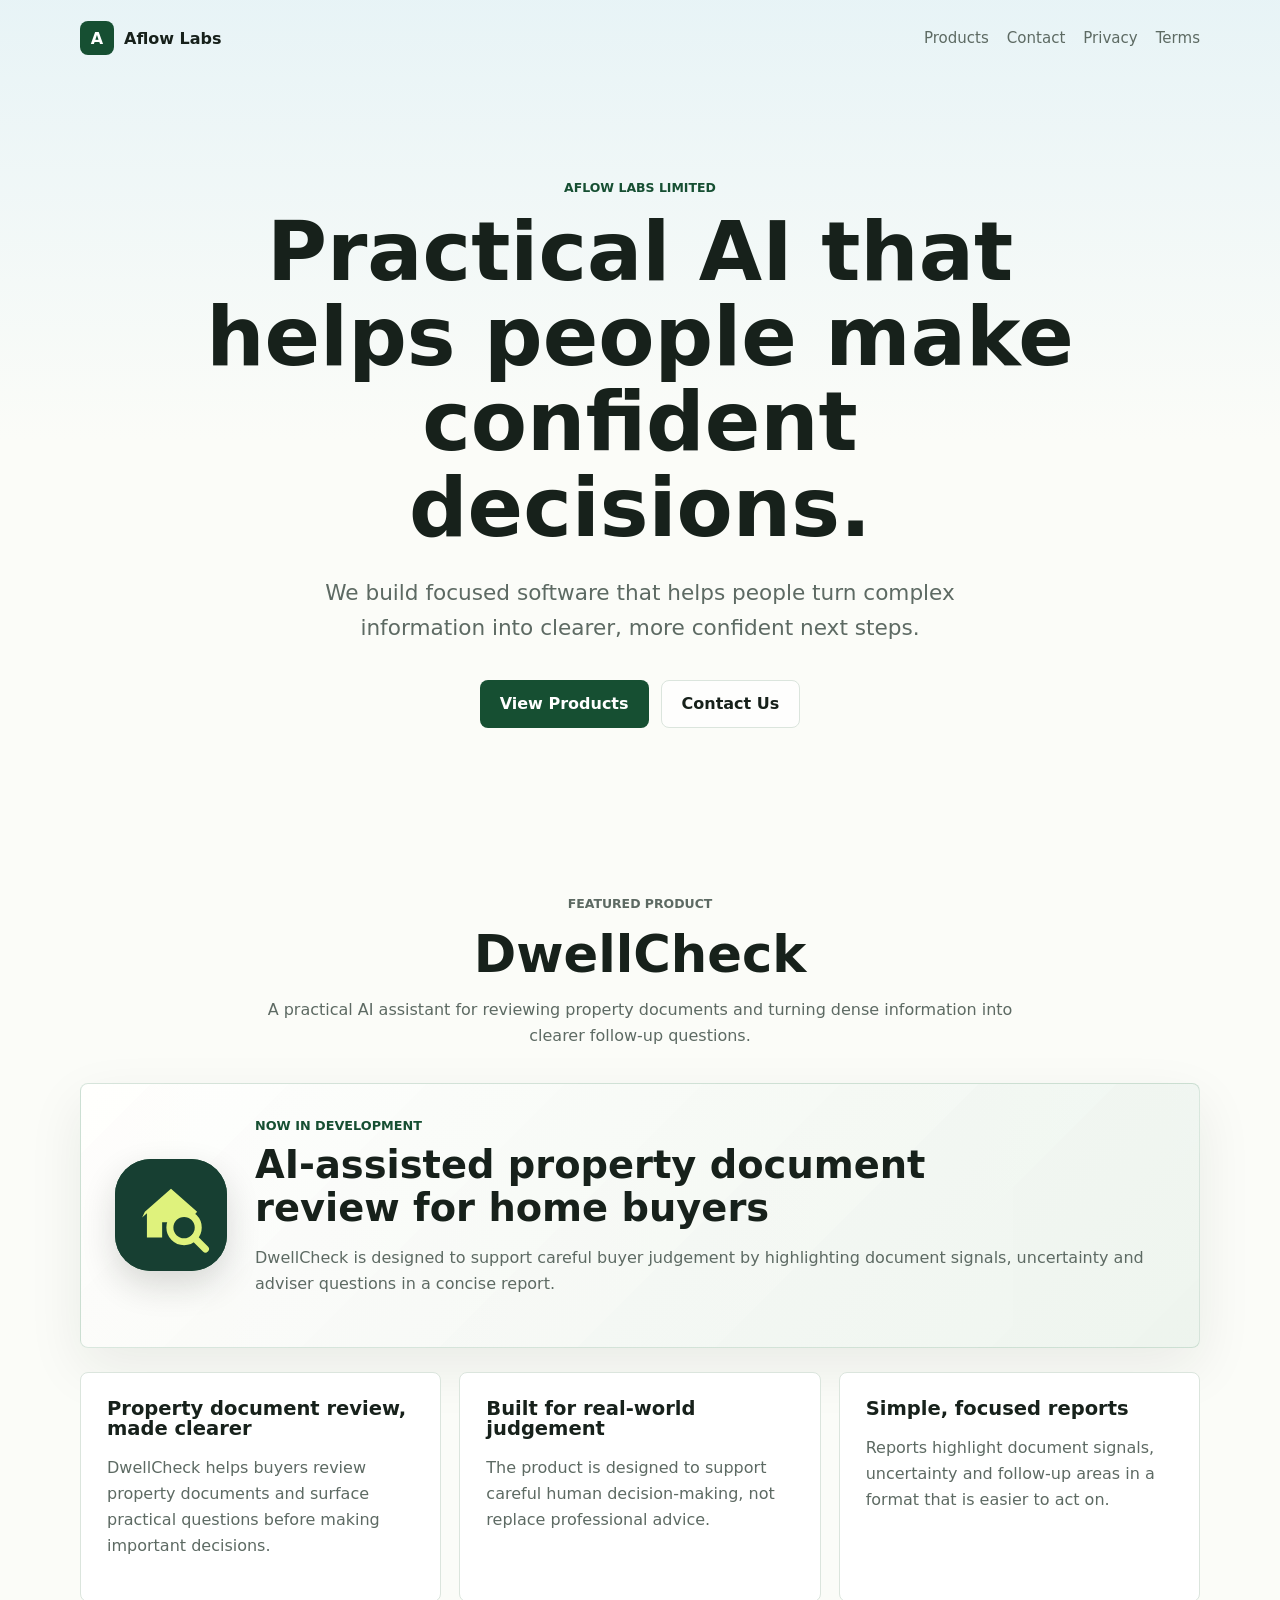
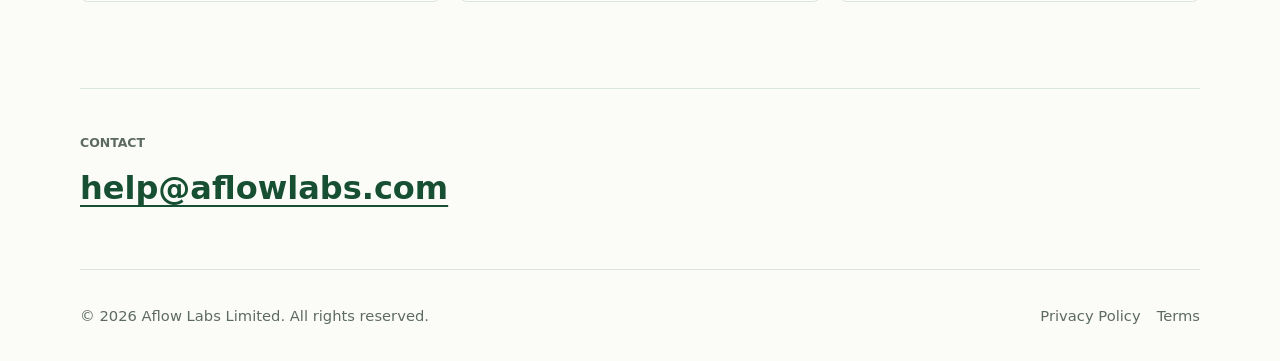
==== index.html @ 60759745 "initial Aflow Labs website" ====
<!doctype html>
<html lang="en">
  <head>
    <meta charset="utf-8" />
    <meta name="viewport" content="width=device-width, initial-scale=1" />
    <meta
      name="description"
      content="Aflow Labs Limited builds practical AI that helps people make confident decisions."
    />
    <title>Aflow Labs Limited</title>
    <link rel="icon" href="assets/favicon.png" />
    <link rel="stylesheet" href="styles.css" />
  </head>
  <body>
    <header class="site-header">
      <a class="brand" href="index.html" aria-label="Aflow Labs home">
        <span class="brand-mark">A</span>
        <span>Aflow Labs</span>
      </a>
      <nav class="site-nav" aria-label="Main navigation">
        <a href="#products">Products</a>
        <a href="#contact">Contact</a>
        <a href="privacy.html">Privacy</a>
        <a href="terms.html">Terms</a>
      </nav>
    </header>

    <main>
      <section class="hero">
        <div class="hero-copy">
          <p class="eyebrow">Aflow Labs Limited</p>
          <h1>Practical AI that helps people make confident decisions.</h1>
          <p class="intro">
            We build focused software that helps people turn complex information
            into clearer, more confident next steps.
          </p>
          <div class="hero-actions">
            <a class="button primary" href="#products">View Products</a>
            <a class="button secondary" href="mailto:help@aflowlabs.com">Contact Us</a>
          </div>
        </div>
      </section>

      <section class="section-band" id="products">
        <div class="section-heading">
          <p class="eyebrow">Featured product</p>
          <h2>DwellCheck</h2>
          <p>
            A practical AI assistant for reviewing property documents and
            turning dense information into clearer follow-up questions.
          </p>
        </div>
        <div class="product-showcase" aria-label="DwellCheck product overview">
          <img src="assets/dwellcheck-mark.svg" alt="DwellCheck logo" />
          <div>
            <span class="preview-label">Now in development</span>
            <h3>AI-assisted property document review for home buyers</h3>
            <p>
              DwellCheck is designed to support careful buyer judgement by
              highlighting document signals, uncertainty and adviser questions
              in a concise report.
            </p>
          </div>
        </div>
        <div class="product-grid">
          <article class="product-card">
            <h3>Property document review, made clearer</h3>
            <p>
              DwellCheck helps buyers review property documents and surface
              practical questions before making important decisions.
            </p>
          </article>
          <article class="product-card">
            <h3>Built for real-world judgement</h3>
            <p>
              The product is designed to support careful human decision-making,
              not replace professional advice.
            </p>
          </article>
          <article class="product-card">
            <h3>Simple, focused reports</h3>
            <p>
              Reports highlight document signals, uncertainty and follow-up
              areas in a format that is easier to act on.
            </p>
          </article>
        </div>
      </section>

      <section class="contact-section" id="contact">
        <div>
          <p class="eyebrow">Contact</p>
          <a class="contact-link" href="mailto:help@aflowlabs.com">help@aflowlabs.com</a>
        </div>
      </section>
    </main>

    <footer class="site-footer">
      <p>&copy; 2026 Aflow Labs Limited. All rights reserved.</p>
      <div>
        <a href="privacy.html">Privacy Policy</a>
        <a href="terms.html">Terms</a>
      </div>
    </footer>
  </body>
</html>
---- styles.css ----
:root {
  color-scheme: light;
  --ink: #17211b;
  --muted: #5d6a63;
  --line: #dbe5dd;
  --paper: #fbfcf8;
  --soft: #edf4ed;
  --green: #2d7a4f;
  --green-dark: #164f32;
  --sky: #e4f2f6;
  --gold: #f0c86b;
  --white: #ffffff;
  font-family:
    Inter, ui-sans-serif, system-ui, -apple-system, BlinkMacSystemFont, "Segoe UI",
    sans-serif;
}

* {
  box-sizing: border-box;
}

html {
  scroll-behavior: smooth;
}

body {
  margin: 0;
  background:
    linear-gradient(180deg, rgba(228, 242, 246, 0.85), rgba(251, 252, 248, 0) 440px),
    var(--paper);
  color: var(--ink);
}

a {
  color: inherit;
}

.site-header,
.site-footer,
.hero,
.section-band,
.contact-section,
.legal-page {
  width: min(1120px, calc(100% - 40px));
  margin: 0 auto;
}

.site-header {
  min-height: 76px;
  display: flex;
  align-items: center;
  justify-content: space-between;
  gap: 24px;
}

.brand,
.site-nav,
.hero-actions,
.site-footer div {
  display: flex;
  align-items: center;
}

.brand {
  gap: 10px;
  font-weight: 800;
  text-decoration: none;
}

.brand-mark {
  width: 34px;
  height: 34px;
  display: inline-grid;
  place-items: center;
  border-radius: 8px;
  background: var(--green-dark);
  color: var(--white);
}

.site-nav {
  gap: 18px;
  color: var(--muted);
  font-size: 0.94rem;
}

.site-nav a,
.site-footer a {
  text-decoration: none;
}

.site-nav a:hover,
.site-footer a:hover,
.legal-page a:hover {
  color: var(--green-dark);
}

.hero {
  min-height: 520px;
  padding: 104px 0 96px;
  display: flex;
  align-items: center;
  justify-content: center;
  text-align: center;
}

.hero-copy {
  max-width: 880px;
  margin: 0 auto;
}

.eyebrow {
  margin: 0 0 14px;
  color: var(--green-dark);
  font-size: 0.78rem;
  font-weight: 800;
  letter-spacing: 0;
  text-transform: uppercase;
}

h1,
h2,
h3,
p {
  overflow-wrap: anywhere;
}

h1,
h2,
h3 {
  margin: 0;
  line-height: 1.04;
}

h1 {
  max-width: 900px;
  margin: 0 auto;
  font-size: clamp(3rem, 6.4vw, 5.45rem);
  letter-spacing: 0;
}

h2 {
  font-size: clamp(2.1rem, 4vw, 3.5rem);
}

h3 {
  font-size: 1.22rem;
}

.intro {
  max-width: 680px;
  margin: 26px 0 0;
  margin-left: auto;
  margin-right: auto;
  color: var(--muted);
  font-size: clamp(1.08rem, 2vw, 1.35rem);
  line-height: 1.62;
}

.hero-actions {
  justify-content: center;
  flex-wrap: wrap;
  gap: 12px;
  margin-top: 34px;
}

.button {
  min-height: 48px;
  display: inline-flex;
  align-items: center;
  justify-content: center;
  border-radius: 8px;
  padding: 0 20px;
  font-weight: 800;
  text-decoration: none;
}

.button.primary {
  background: var(--green-dark);
  color: var(--white);
}

.button.secondary {
  border: 1px solid var(--line);
  background: rgba(255, 255, 255, 0.74);
  color: var(--ink);
}

.product-showcase {
  margin-top: 34px;
  padding: 34px;
  display: grid;
  grid-template-columns: auto minmax(0, 1fr);
  align-items: center;
  gap: 28px;
  border: 1px solid rgba(45, 122, 79, 0.18);
  border-radius: 8px;
  background:
    linear-gradient(135deg, rgba(255, 255, 255, 0.92), rgba(237, 244, 237, 0.96)),
    linear-gradient(90deg, rgba(240, 200, 107, 0.16), rgba(228, 242, 246, 0.22));
  box-shadow: 0 20px 55px rgba(23, 33, 27, 0.08);
}

.product-showcase img {
  width: 112px;
  aspect-ratio: 1;
  display: block;
  height: auto;
  border-radius: 32%;
  background: var(--green-dark);
  object-fit: cover;
  box-shadow: 0 14px 34px rgba(23, 33, 27, 0.16);
}

.preview-label {
  display: block;
  margin-bottom: 10px;
  color: var(--green-dark);
  font-size: 0.8rem;
  font-weight: 800;
  text-transform: uppercase;
}

.product-showcase h3 {
  max-width: 680px;
  font-size: clamp(1.55rem, 3vw, 2.45rem);
  line-height: 1.12;
}

.product-showcase p,
.product-card p,
.section-heading p,
.contact-section p,
.legal-page p {
  color: var(--muted);
  line-height: 1.62;
}

.section-band {
  padding: 70px 0 28px;
}

.section-heading {
  max-width: 760px;
  margin: 0 auto;
  text-align: center;
}

.product-grid {
  display: grid;
  grid-template-columns: repeat(3, minmax(0, 1fr));
  gap: 18px;
  margin-top: 24px;
}

.product-card {
  min-height: 220px;
  padding: 26px;
  border: 1px solid var(--line);
  border-radius: 8px;
  background: var(--white);
}

.contact-section {
  margin-top: 58px;
  padding: 44px 0 62px;
  border-top: 1px solid var(--line);
}

.contact-link {
  display: inline-flex;
  margin-top: 2px;
  font-size: clamp(1.2rem, 3vw, 2rem);
  font-weight: 800;
  color: var(--green-dark);
  text-decoration-thickness: 2px;
  text-underline-offset: 6px;
}

.site-footer {
  min-height: 92px;
  display: flex;
  align-items: center;
  justify-content: space-between;
  gap: 24px;
  border-top: 1px solid var(--line);
  color: var(--muted);
  font-size: 0.92rem;
}

.site-footer div {
  gap: 16px;
}

.legal-page {
  min-height: calc(100vh - 168px);
  padding: 96px 0;
  max-width: 820px;
}

.legal-page p {
  font-size: 1.08rem;
}

.legal-page a {
  color: var(--green-dark);
  font-weight: 800;
}

@media (max-width: 820px) {
  .site-header {
    align-items: flex-start;
    flex-direction: column;
    padding: 20px 0;
  }

  .site-nav {
    width: 100%;
    flex-wrap: wrap;
    gap: 12px 16px;
  }

  .hero {
    min-height: auto;
    padding: 62px 0 76px;
  }

  .product-showcase {
    grid-template-columns: 1fr;
    justify-items: center;
    text-align: center;
  }

  .product-grid {
    grid-template-columns: 1fr;
  }

  .contact-section,
  .site-footer {
    align-items: flex-start;
    flex-direction: column;
  }
}

@media (max-width: 520px) {
  .site-header,
  .site-footer,
  .hero,
  .section-band,
  .contact-section,
  .legal-page {
    width: min(100% - 28px, 1120px);
  }

  h1 {
    font-size: clamp(2.7rem, 15vw, 4.4rem);
  }

  .button {
    width: 100%;
  }

  .product-showcase,
  .product-card {
    padding: 22px;
  }
}
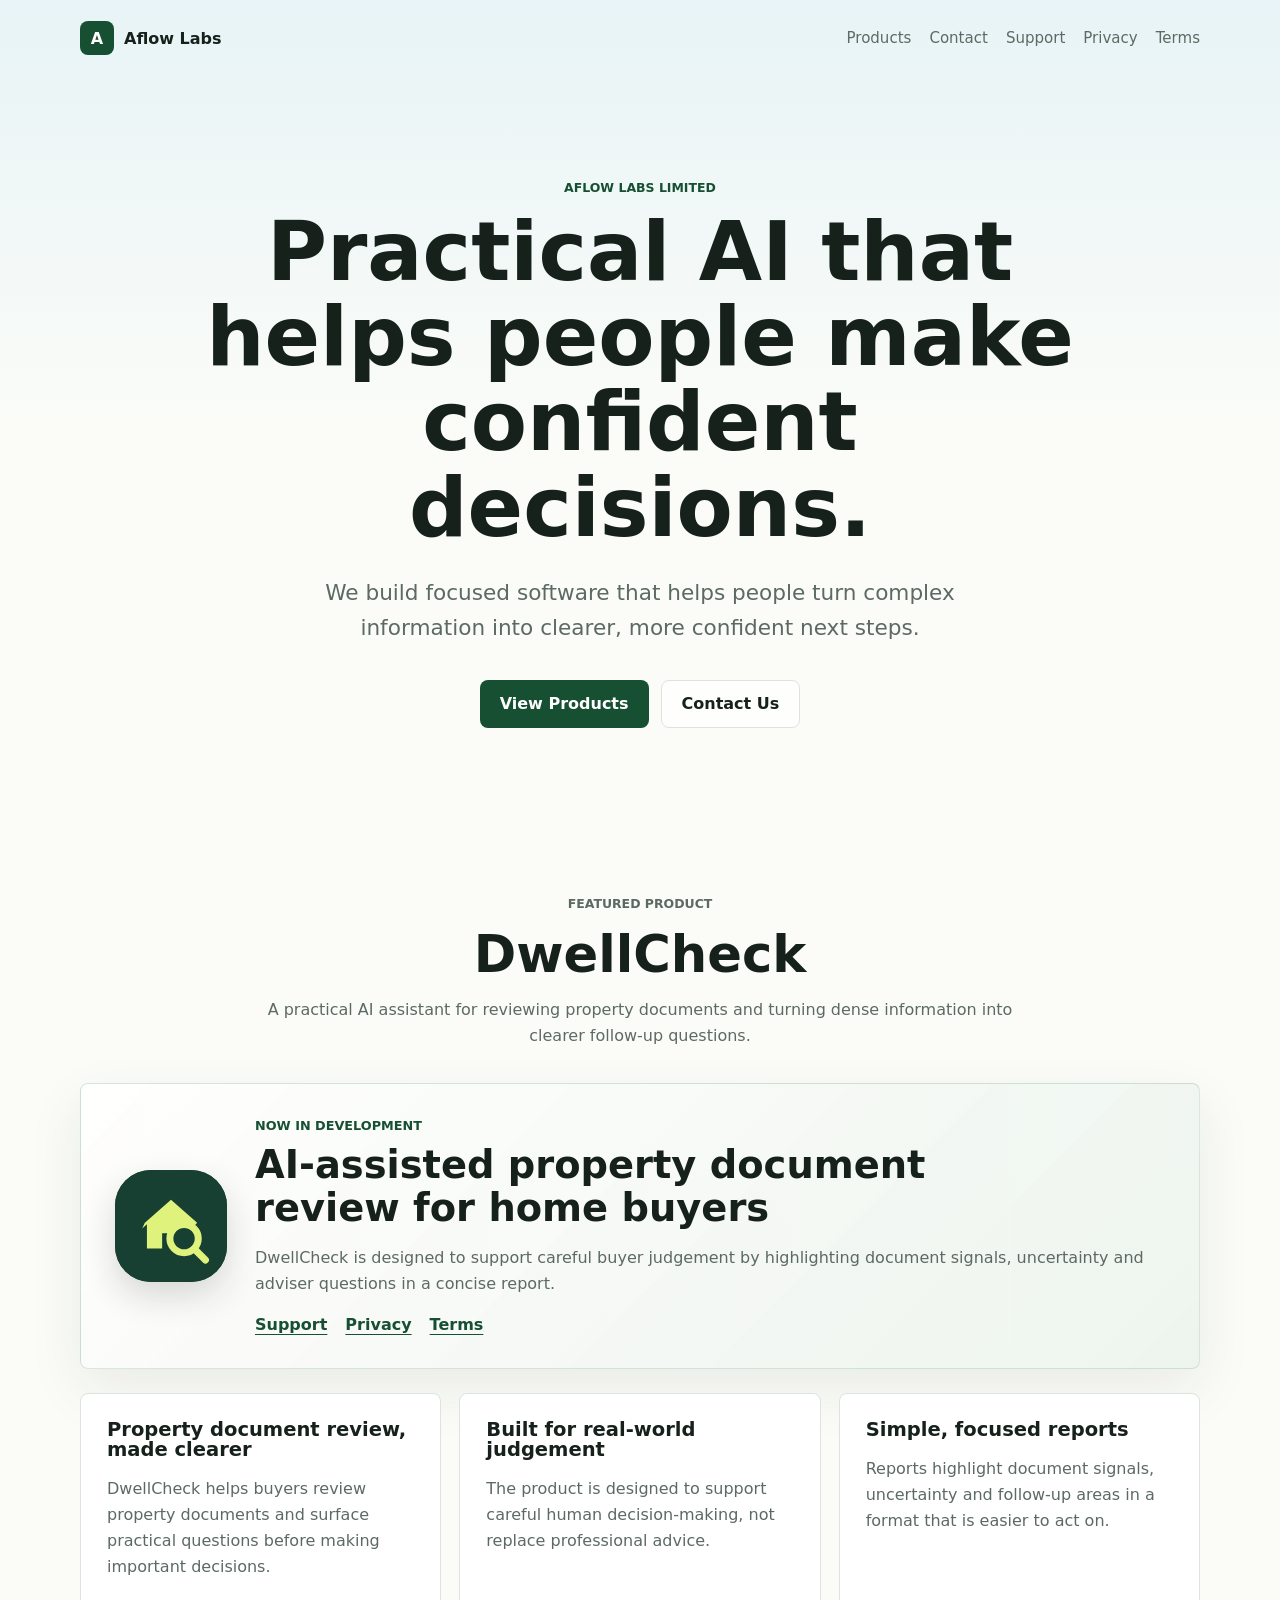
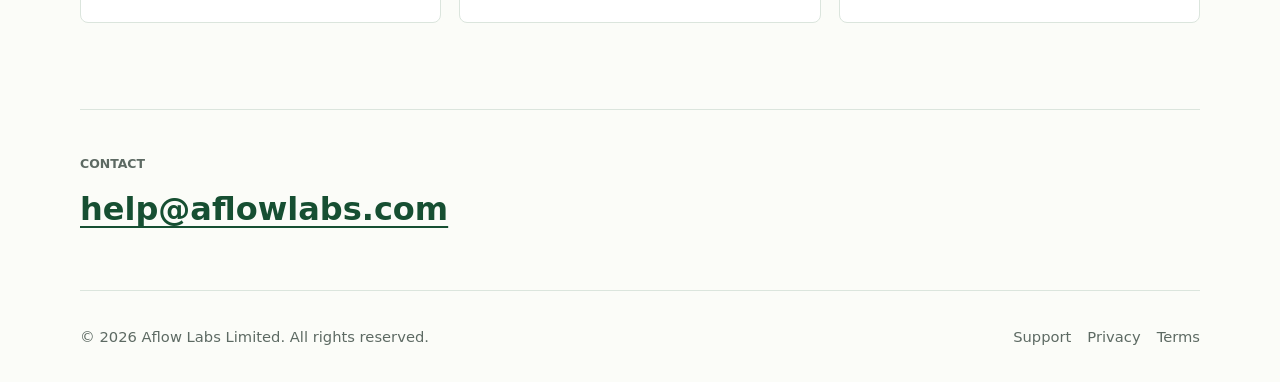
==== commit e95fdf15: "Add DwellCheck legal and support pages" ====
--- a/index.html
+++ b/index.html
@@ -20,8 +20,9 @@
       <nav class="site-nav" aria-label="Main navigation">
         <a href="#products">Products</a>
         <a href="#contact">Contact</a>
-        <a href="privacy.html">Privacy</a>
-        <a href="terms.html">Terms</a>
+        <a href="support/">Support</a>
+        <a href="privacy/">Privacy</a>
+        <a href="terms/">Terms</a>
       </nav>
     </header>
 
@@ -60,6 +61,11 @@
               highlighting document signals, uncertainty and adviser questions
               in a concise report.
             </p>
+            <div class="product-links" aria-label="DwellCheck information">
+              <a href="support/">Support</a>
+              <a href="privacy/">Privacy</a>
+              <a href="terms/">Terms</a>
+            </div>
           </div>
         </div>
         <div class="product-grid">
@@ -98,10 +104,10 @@
     <footer class="site-footer">
       <p>&copy; 2026 Aflow Labs Limited. All rights reserved.</p>
       <div>
-        <a href="privacy.html">Privacy Policy</a>
-        <a href="terms.html">Terms</a>
+        <a href="support/">Support</a>
+        <a href="privacy/">Privacy</a>
+        <a href="terms/">Terms</a>
       </div>
     </footer>
   </body>
 </html>
-
--- a/styles.css
+++ b/styles.css
@@ -235,6 +235,19 @@
   line-height: 1.62;
 }
 
+.product-links {
+  display: flex;
+  flex-wrap: wrap;
+  gap: 10px 18px;
+  margin-top: 18px;
+}
+
+.product-links a {
+  color: var(--green-dark);
+  font-weight: 800;
+  text-underline-offset: 4px;
+}
+
 .section-band {
   padding: 70px 0 28px;
 }
@@ -306,6 +319,262 @@
   font-weight: 800;
 }
 
+.legal-shell {
+  width: min(1120px, calc(100% - 40px));
+  margin: 0 auto;
+  padding: 64px 0 96px;
+}
+
+.legal-hero {
+  max-width: 850px;
+  padding: 52px;
+  border: 1px solid rgba(45, 122, 79, 0.18);
+  border-radius: 24px;
+  background:
+    radial-gradient(circle at 92% 10%, rgba(240, 200, 107, 0.2), transparent 28%),
+    linear-gradient(135deg, rgba(255, 255, 255, 0.96), rgba(237, 244, 237, 0.95));
+  box-shadow: 0 20px 55px rgba(23, 33, 27, 0.08);
+}
+
+.legal-product {
+  display: flex;
+  align-items: center;
+  gap: 12px;
+  margin-bottom: 32px;
+  color: var(--green-dark);
+  font-weight: 800;
+}
+
+.legal-product img {
+  width: 42px;
+  height: 42px;
+  display: block;
+  border-radius: 13px;
+  background: var(--green-dark);
+}
+
+.legal-hero h1 {
+  max-width: 780px;
+  margin: 0;
+  font-size: clamp(2.8rem, 6vw, 5rem);
+  text-align: left;
+}
+
+.legal-intro {
+  max-width: 720px;
+  margin: 24px 0 0;
+  color: var(--muted);
+  font-size: clamp(1.08rem, 2vw, 1.3rem);
+  line-height: 1.65;
+}
+
+.legal-meta {
+  margin: 24px 0 0;
+  color: var(--muted);
+  font-size: 0.92rem;
+  font-weight: 700;
+}
+
+.legal-meta span {
+  margin: 0 7px;
+  color: var(--green);
+}
+
+.legal-layout {
+  display: grid;
+  grid-template-columns: 230px minmax(0, 740px);
+  gap: 56px;
+  align-items: start;
+  margin-top: 54px;
+}
+
+.legal-toc {
+  position: sticky;
+  top: 24px;
+  display: grid;
+  gap: 10px;
+  padding: 22px;
+  border: 1px solid var(--line);
+  border-radius: 16px;
+  background: rgba(255, 255, 255, 0.82);
+}
+
+.legal-toc p {
+  margin: 0 0 4px;
+  color: var(--ink);
+  font-size: 0.82rem;
+  font-weight: 800;
+  text-transform: uppercase;
+}
+
+.legal-toc a {
+  color: var(--muted);
+  font-size: 0.92rem;
+  line-height: 1.35;
+  text-decoration: none;
+}
+
+.legal-toc a:hover {
+  color: var(--green-dark);
+}
+
+.legal-content {
+  min-width: 0;
+}
+
+.legal-content section {
+  scroll-margin-top: 24px;
+  padding: 36px 0;
+  border-top: 1px solid var(--line);
+}
+
+.legal-content section:first-child {
+  border-top: 0;
+}
+
+.legal-content h2 {
+  margin-bottom: 18px;
+  font-size: clamp(1.55rem, 3vw, 2.15rem);
+  line-height: 1.18;
+}
+
+.legal-content h3 {
+  margin-top: 28px;
+  margin-bottom: 10px;
+  font-size: 1.08rem;
+  line-height: 1.35;
+}
+
+.legal-content p,
+.legal-content li {
+  color: var(--muted);
+  font-size: 1rem;
+  line-height: 1.72;
+}
+
+.legal-content p {
+  margin: 0 0 16px;
+}
+
+.legal-content ul {
+  margin: 0 0 18px;
+  padding-left: 1.35rem;
+}
+
+.legal-content li + li {
+  margin-top: 8px;
+}
+
+.legal-content a,
+.support-shell a {
+  color: var(--green-dark);
+  font-weight: 800;
+  text-underline-offset: 4px;
+}
+
+.legal-summary {
+  margin-bottom: 12px;
+  padding: 30px !important;
+  border: 1px solid rgba(45, 122, 79, 0.18) !important;
+  border-radius: 18px;
+  background: var(--soft);
+}
+
+.plain-list {
+  padding-left: 1.1rem !important;
+}
+
+.legal-note {
+  margin-top: 22px;
+  padding: 20px;
+  border-left: 4px solid var(--gold);
+  border-radius: 0 12px 12px 0;
+  background: #fff8e8;
+  color: var(--muted);
+  line-height: 1.6;
+}
+
+.legal-note strong {
+  display: block;
+  margin-bottom: 4px;
+  color: var(--ink);
+}
+
+.support-shell {
+  max-width: 1120px;
+}
+
+.support-button {
+  width: fit-content;
+  margin-top: 30px;
+}
+
+.support-button,
+.support-shell .button {
+  color: var(--white);
+  text-decoration: none;
+}
+
+.support-grid {
+  display: grid;
+  grid-template-columns: repeat(2, minmax(0, 1fr));
+  gap: 18px;
+  margin-top: 42px;
+}
+
+.support-card {
+  padding: 30px;
+  border: 1px solid var(--line);
+  border-radius: 18px;
+  background: var(--white);
+}
+
+.support-card h2 {
+  margin-bottom: 12px;
+  font-size: 1.35rem;
+  line-height: 1.2;
+}
+
+.support-card p,
+.support-contact p {
+  margin: 0;
+  color: var(--muted);
+  line-height: 1.65;
+}
+
+.support-contact {
+  display: grid;
+  grid-template-columns: minmax(0, 1fr) minmax(0, 1fr);
+  gap: 36px;
+  align-items: start;
+  margin-top: 56px;
+  padding: 40px;
+  border-radius: 20px;
+  background: var(--soft);
+}
+
+.support-contact h2,
+.support-links h2 {
+  margin-bottom: 14px;
+  font-size: clamp(1.6rem, 3vw, 2.2rem);
+}
+
+.support-contact .legal-note {
+  margin: 0;
+}
+
+.support-links {
+  margin-top: 48px;
+  padding-top: 38px;
+  border-top: 1px solid var(--line);
+}
+
+.support-links div {
+  display: flex;
+  flex-wrap: wrap;
+  gap: 14px 24px;
+}
+
 @media (max-width: 820px) {
   .site-header {
     align-items: flex-start;
@@ -338,6 +607,25 @@
   .site-footer {
     align-items: flex-start;
     flex-direction: column;
+  }
+
+  .legal-layout {
+    grid-template-columns: 1fr;
+    gap: 22px;
+  }
+
+  .legal-toc {
+    position: static;
+    grid-template-columns: repeat(2, minmax(0, 1fr));
+  }
+
+  .legal-toc p {
+    grid-column: 1 / -1;
+  }
+
+  .support-grid,
+  .support-contact {
+    grid-template-columns: 1fr;
   }
 }
 
@@ -347,7 +635,8 @@
   .hero,
   .section-band,
   .contact-section,
-  .legal-page {
+  .legal-page,
+  .legal-shell {
     width: min(100% - 28px, 1120px);
   }
 
@@ -363,4 +652,35 @@
   .product-card {
     padding: 22px;
   }
-}
+
+  .legal-shell {
+    padding: 34px 0 64px;
+  }
+
+  .legal-hero {
+    padding: 28px 22px;
+    border-radius: 18px;
+  }
+
+  .legal-product {
+    margin-bottom: 24px;
+  }
+
+  .legal-hero h1 {
+    font-size: clamp(2.45rem, 14vw, 3.4rem);
+  }
+
+  .legal-toc {
+    grid-template-columns: 1fr;
+  }
+
+  .legal-summary,
+  .support-card,
+  .support-contact {
+    padding: 22px !important;
+  }
+
+  .support-button {
+    width: 100%;
+  }
+}
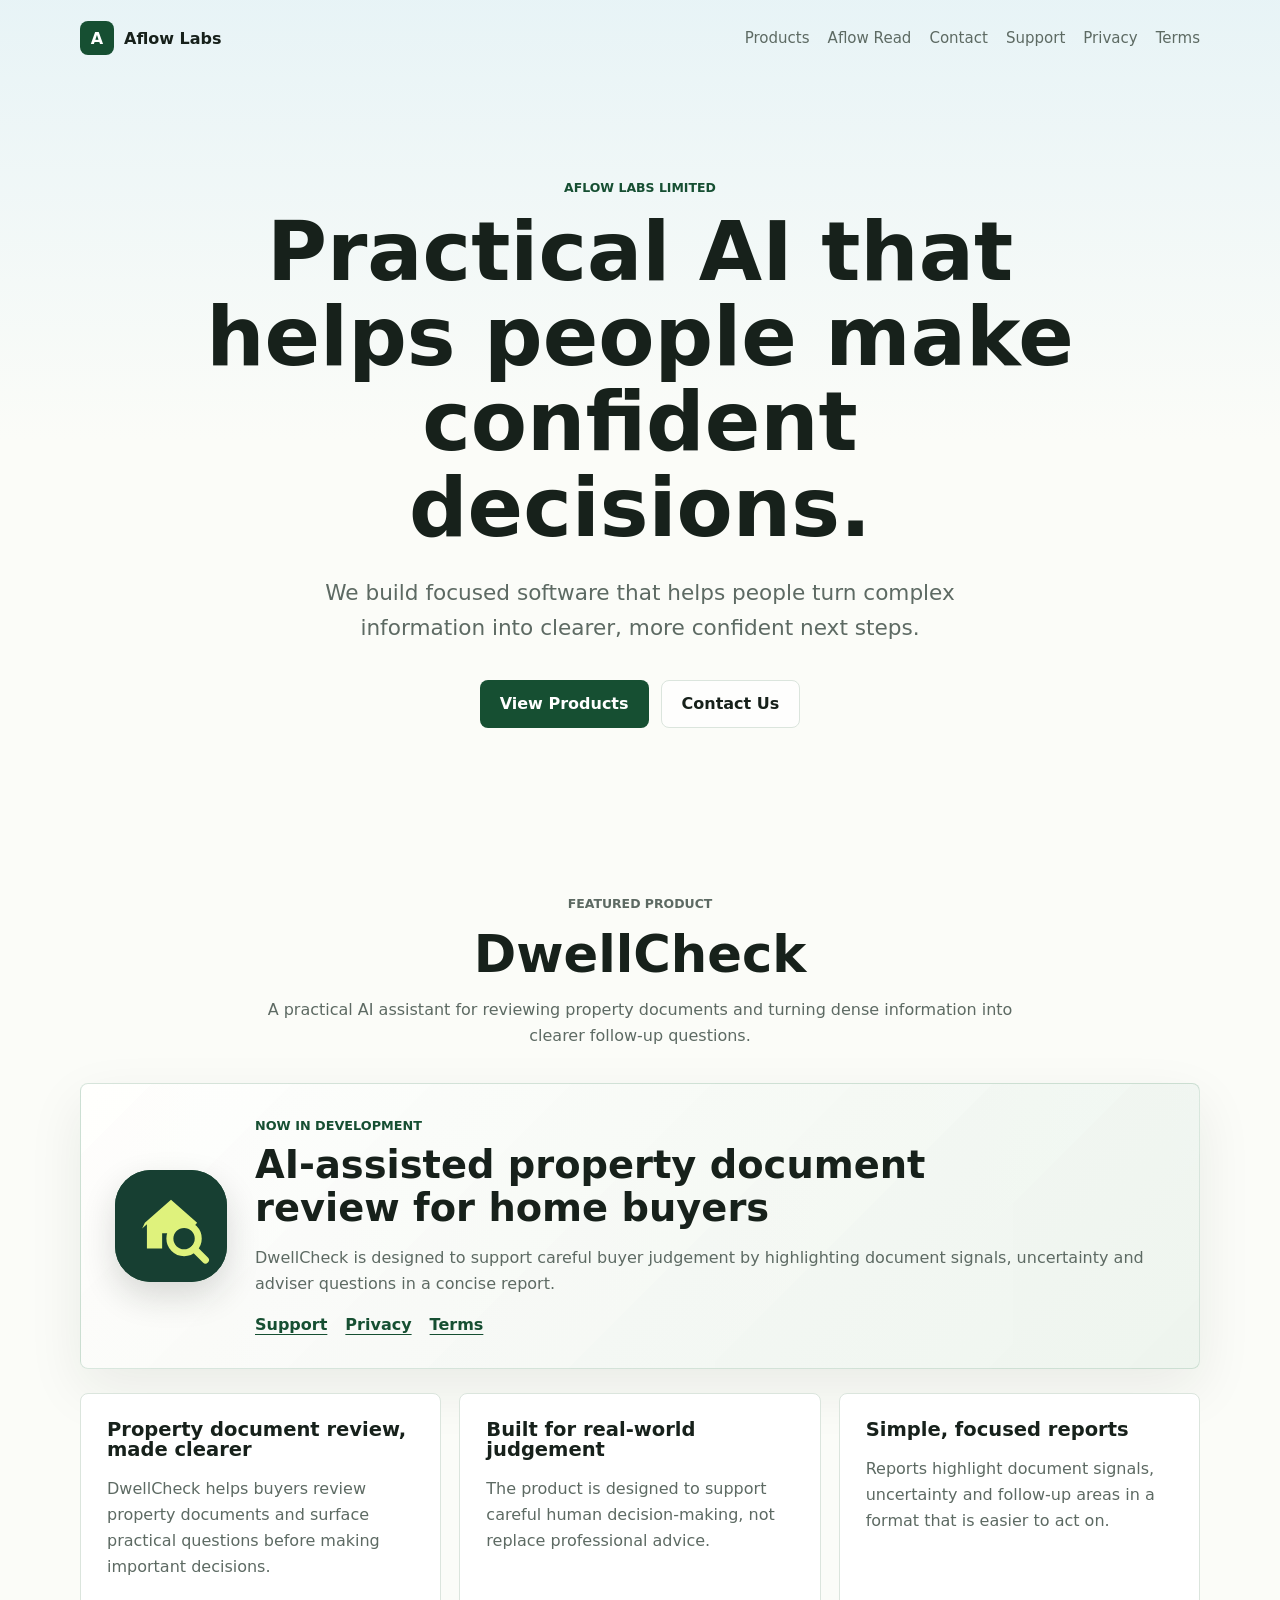
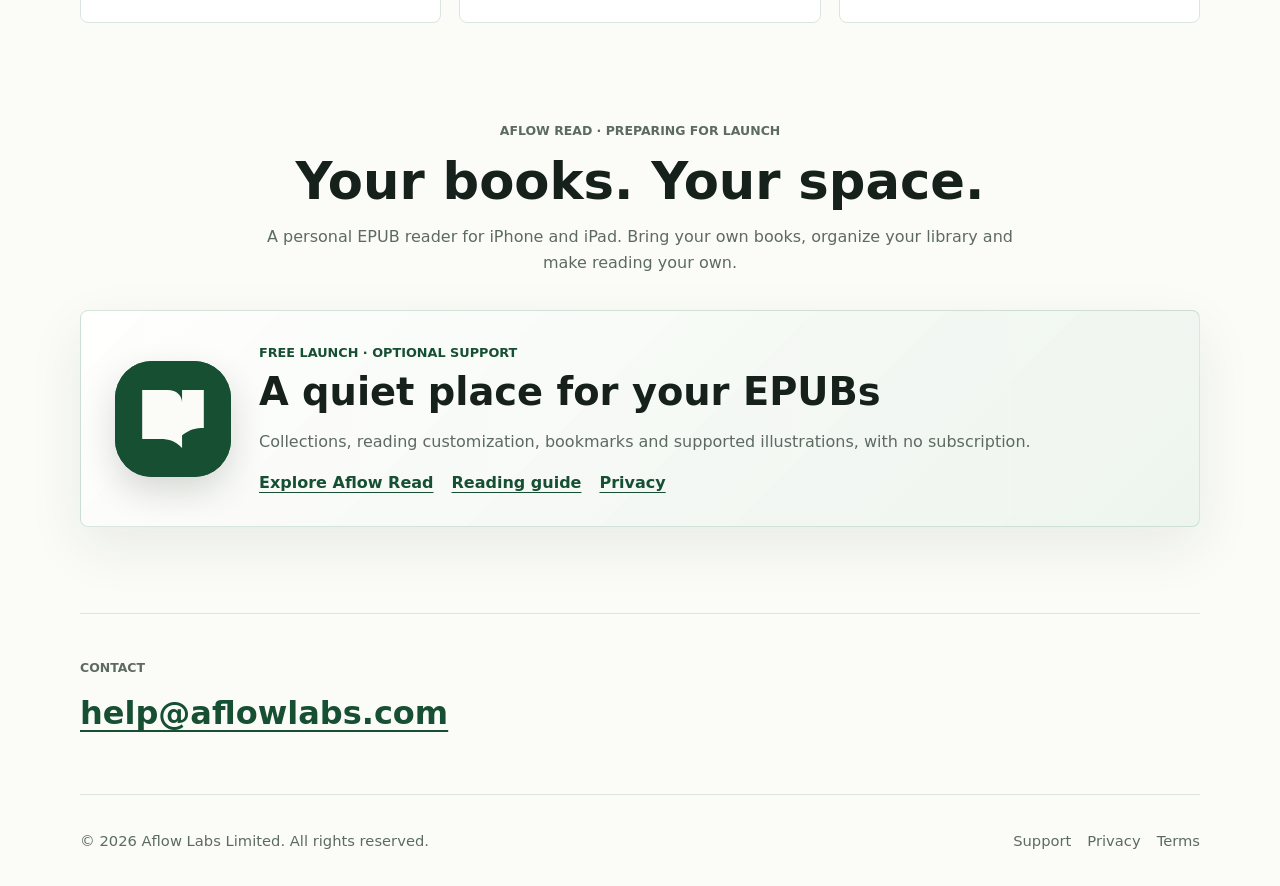
==== commit 0cc7a926: "Add Aflow Read Free launch pages, privacy and support" ====
--- a/index.html
+++ b/index.html
@@ -10,6 +10,7 @@
     <title>Aflow Labs Limited</title>
     <link rel="icon" href="assets/favicon.png" />
     <link rel="stylesheet" href="styles.css" />
+    <link rel="stylesheet" href="assets/aflow-read.css" />
   </head>
   <body>
     <header class="site-header">
@@ -19,6 +20,7 @@
       </a>
       <nav class="site-nav" aria-label="Main navigation">
         <a href="#products">Products</a>
+        <a href="/aflow-read/">Aflow Read</a>
         <a href="#contact">Contact</a>
         <a href="support/">Support</a>
         <a href="privacy/">Privacy</a>
@@ -93,6 +95,8 @@
         </div>
       </section>
 
+      <section class="section-band aflow-read-preview" id="aflow-read"><div class="section-heading"><p class="eyebrow">Aflow Read · Preparing for launch</p><h2>Your books. Your space.</h2><p>A personal EPUB reader for iPhone and iPad. Bring your own books, organize your library and make reading your own.</p></div><div class="product-showcase" aria-label="Aflow Read overview"><img src="assets/aflow-read/mark.svg" alt="Aflow Read book mark" width="116" height="116"><div><span class="preview-label">Free launch · Optional support</span><h3>A quiet place for your EPUBs</h3><p>Collections, reading customization, bookmarks and supported illustrations, with no subscription.</p><div class="product-links"><a href="/aflow-read/">Explore Aflow Read</a><a href="/support/aflow-read/">Reading guide</a><a href="/legal/aflow-read/privacy/">Privacy</a></div></div></div></section>
+
       <section class="contact-section" id="contact">
         <div>
           <p class="eyebrow">Contact</p>
--- a/assets/aflow-read.css
+++ b/assets/aflow-read.css
@@ -0,0 +1,18 @@
+/* Aflow Read only: DwellCheck styles and routes remain unchanged. */
+.read-page {color-scheme:light dark;--read-bg:#fbfcf8;--read-card:#fff;--read-ink:#17211b;--read-muted:#506057;--read-line:#dbe5dd;--read-accent:#164f32;background:var(--read-bg);color:var(--read-ink)}
+.read-page a:focus-visible,.aflow-read-preview a:focus-visible{outline:3px solid #ad6909;outline-offset:5px;border-radius:3px}
+.skip-link{position:absolute;left:20px;top:-100px;background:#164f32;color:#fff;padding:12px 20px;z-index:10}.skip-link:focus{top:8px}
+.read-page .site-header,.read-page .site-footer{width:min(1120px,calc(100% - 40px))}.read-page .site-nav{flex-wrap:wrap}.read-page .site-nav a,.read-page .site-footer a{color:var(--read-muted);padding:10px 0}
+.read-brand{display:flex;align-items:center;gap:12px;text-decoration:none;font-weight:750}.read-brand img{width:42px;height:42px}
+.read-shell{width:min(1120px,calc(100% - 40px));margin:auto}.read-hero{display:grid;grid-template-columns:1.1fr .9fr;align-items:center;gap:64px;padding:76px 0 72px}.read-hero h1{font-size:clamp(2.8rem,5.8vw,5.2rem);line-height:1.05;letter-spacing:-.035em;text-align:left;margin:0;max-width:13ch}.read-lede{font-size:1.2rem;line-height:1.65;color:var(--read-muted);max-width:52ch}.read-page .eyebrow{color:var(--read-accent)}
+.read-actions{display:flex;gap:14px;flex-wrap:wrap;margin-top:28px}.read-page .button{min-height:44px}.read-page .button.primary{background:var(--read-accent);color:var(--read-bg)}.read-page .button.secondary{color:var(--read-ink);background:var(--read-card);border:1px solid var(--read-line)}
+.read-portrait{margin:0;padding:22px;background:#e6eee4;border-radius:28px;max-width:390px;justify-self:center}.read-portrait img{width:100%;height:auto;display:block;border-radius:12px}.read-page figcaption{font-size:.83rem;line-height:1.5;color:var(--read-muted);margin-top:12px}
+.read-section{padding:62px 0;border-top:1px solid var(--read-line)}.read-section h2{font-size:clamp(1.8rem,3vw,2.8rem);line-height:1.15;margin-bottom:18px;letter-spacing:-.025em}.read-section p{line-height:1.75;max-width:68ch;color:var(--read-muted)}.read-features{display:grid;grid-template-columns:repeat(3,minmax(0,1fr));gap:22px;margin-top:32px}.read-feature{padding:26px;background:var(--read-card);border:1px solid var(--read-line);border-radius:18px}.read-feature h3{font-size:1.15rem;line-height:1.3;margin-bottom:12px}.read-feature p{margin:0;font-size:.98rem}.read-landscape{margin:30px 0 0;padding:18px;background:#e6eee4;border-radius:22px}.read-landscape img{width:100%;display:block;height:auto;border-radius:9px}
+.read-document{width:min(790px,calc(100% - 40px));margin:auto;padding:62px 0 90px}.read-document h1{font-size:clamp(2.4rem,5vw,3.8rem);line-height:1.1;letter-spacing:-.025em;text-align:left;margin:0 0 22px}.read-document h2{font-size:1.45rem;line-height:1.3;margin:42px 0 12px}.read-document h3{font-size:1.12rem;line-height:1.4;margin-top:26px}.read-document p,.read-document li{line-height:1.8;color:var(--read-muted)}.read-document a{text-underline-offset:3px}.read-document li{margin:8px 0}.read-note{padding:20px 24px;border-left:4px solid var(--read-accent);background:var(--read-card);margin:28px 0}.read-meta{font-size:.9rem}.read-page .site-footer{border-color:var(--read-line);gap:20px}.read-page .site-footer div{flex-wrap:wrap;gap:22px}
+.aflow-read-preview{scroll-margin-top:20px}.aflow-read-preview .product-showcase>img{width:116px;height:116px}.aflow-read-preview .product-links{flex-wrap:wrap}
+@media(prefers-color-scheme:dark){.read-page{--read-bg:#151d18;--read-card:#1e2922;--read-ink:#f2f5ee;--read-muted:#c2cec4;--read-line:#3b4b3f;--read-accent:#bbdfc0}.read-portrait,.read-landscape{background:#28392c}.read-page .read-portrait figcaption,.read-page .read-landscape figcaption{color:#d3dfd3}}
+@media(max-width:820px){.read-hero{grid-template-columns:1fr;gap:32px;padding:44px 0}.read-hero h1{max-width:18ch}.read-portrait{max-width:360px}.read-features{grid-template-columns:1fr}.read-section{padding:40px 0}.read-page .site-header{align-items:flex-start;gap:18px}.read-document{padding-top:32px}}
+@media(max-width:520px){.read-shell,.read-document,.read-page .site-header,.read-page .site-footer{width:calc(100% - 32px)}.read-hero h1{font-size:2.8rem}.read-lede{font-size:1.08rem}.read-actions{display:grid}.read-portrait{padding:14px}.read-document h1{font-size:2.35rem}.read-note{padding:16px}.read-page .site-nav{gap:4px 18px}.read-page .site-nav a{min-height:44px;display:inline-flex;align-items:center}.read-feature{padding:22px}}
+@media(prefers-reduced-motion:reduce){.read-page html,.read-page{scroll-behavior:auto}html:has(.read-page){scroll-behavior:auto}}
+
+.read-page .read-brand{min-height:44px}.read-page .site-footer a{display:inline-flex;align-items:center;min-height:44px}.read-page .site-nav a:hover,.read-page .site-footer a:hover{color:var(--read-accent)}
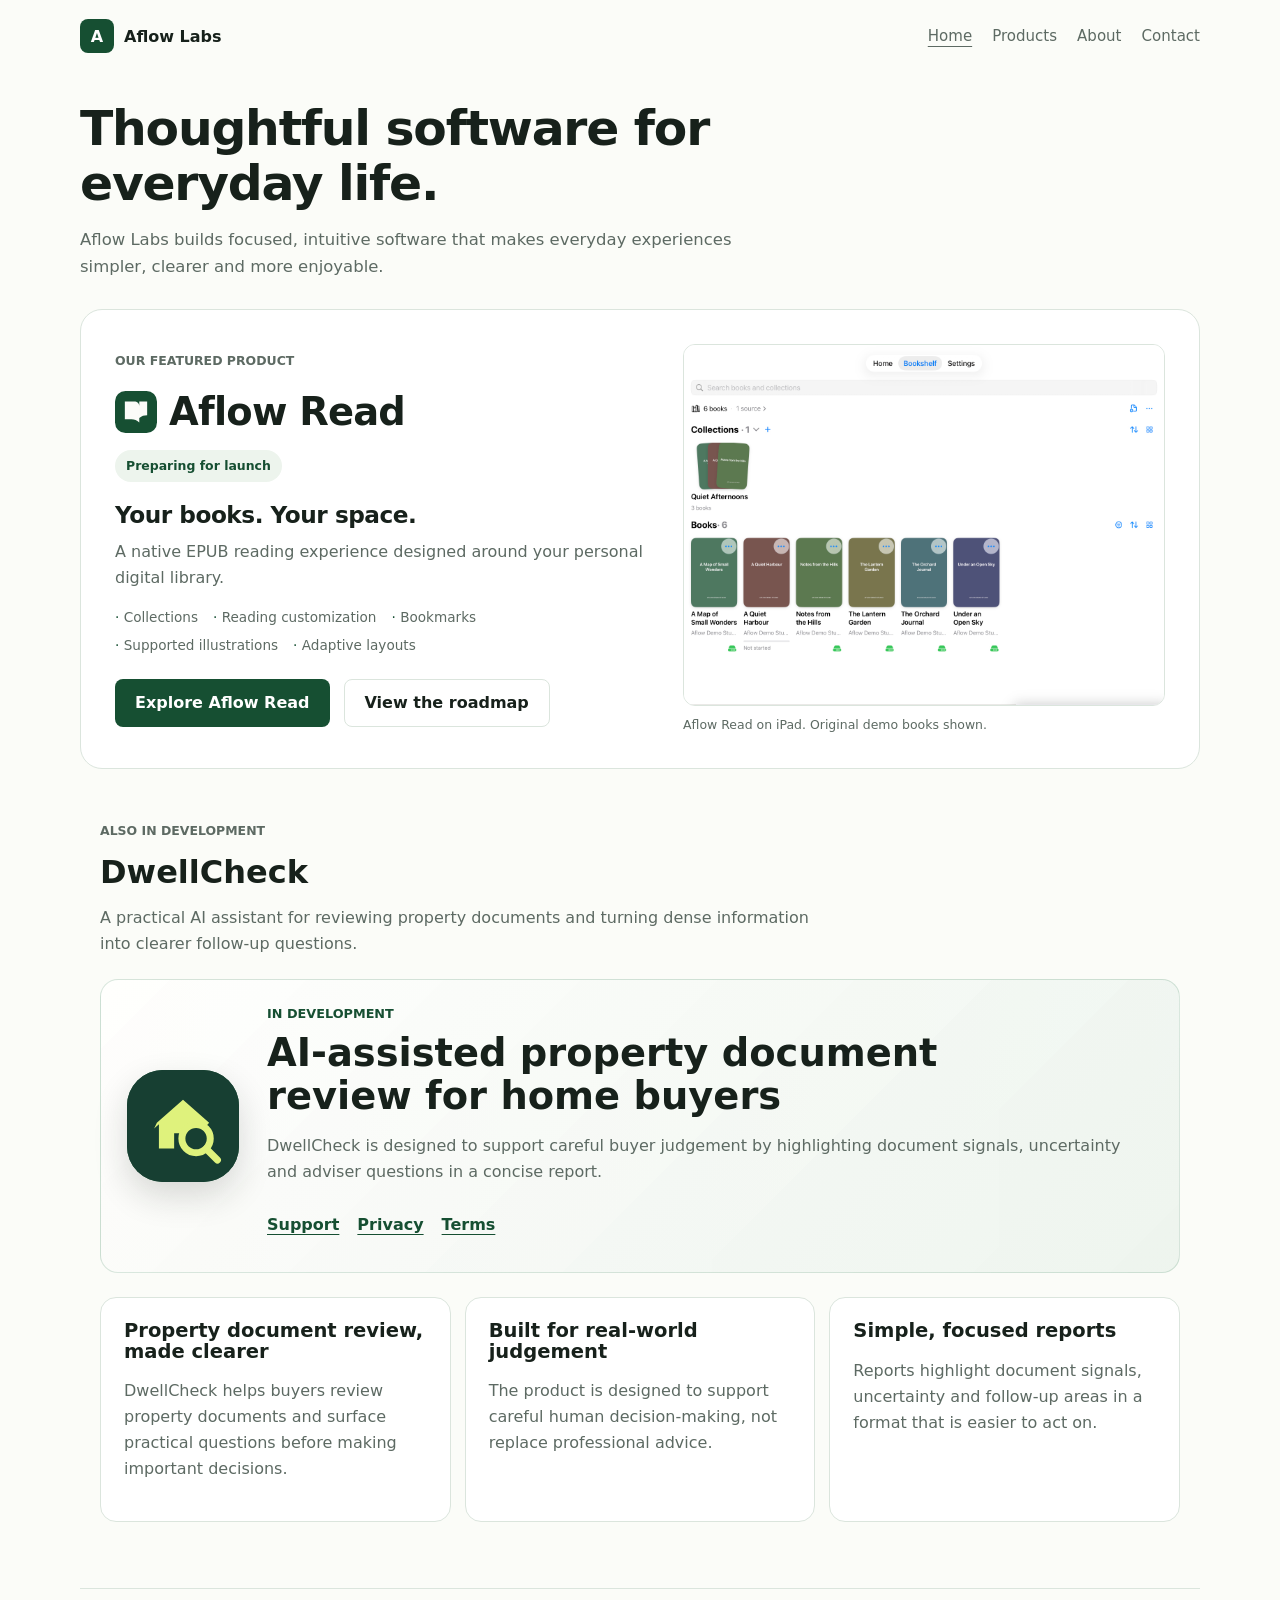
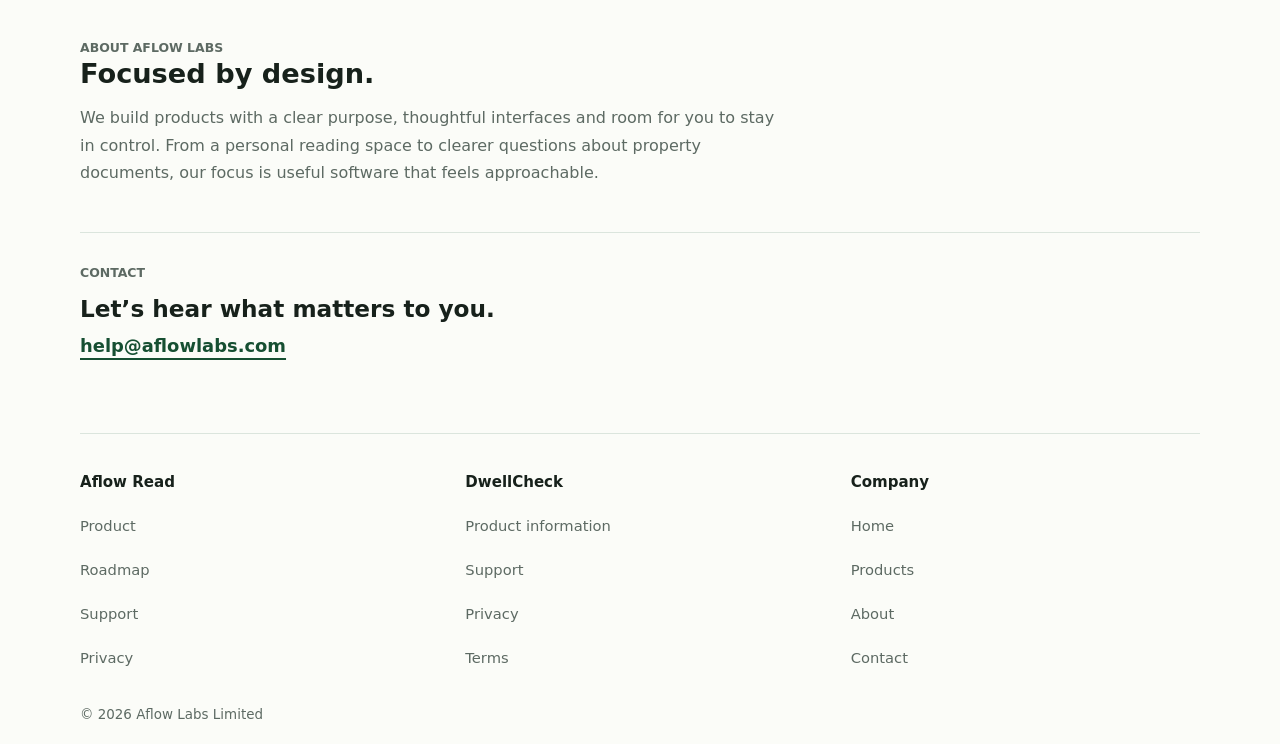
==== commit ca9fb78c: "Correct company hierarchy, mobile navigation and Aflow Read support" ====
--- a/index.html
+++ b/index.html
@@ -1,52 +1,6 @@
-<!doctype html>
-<html lang="en">
-  <head>
-    <meta charset="utf-8" />
-    <meta name="viewport" content="width=device-width, initial-scale=1" />
-    <meta
-      name="description"
-      content="Aflow Labs Limited builds practical AI that helps people make confident decisions."
-    />
-    <title>Aflow Labs Limited</title>
-    <link rel="icon" href="assets/favicon.png" />
-    <link rel="stylesheet" href="styles.css" />
-    <link rel="stylesheet" href="assets/aflow-read.css" />
-  </head>
-  <body>
-    <header class="site-header">
-      <a class="brand" href="index.html" aria-label="Aflow Labs home">
-        <span class="brand-mark">A</span>
-        <span>Aflow Labs</span>
-      </a>
-      <nav class="site-nav" aria-label="Main navigation">
-        <a href="#products">Products</a>
-        <a href="/aflow-read/">Aflow Read</a>
-        <a href="#contact">Contact</a>
-        <a href="support/">Support</a>
-        <a href="privacy/">Privacy</a>
-        <a href="terms/">Terms</a>
-      </nav>
-    </header>
-
-    <main>
-      <section class="hero">
-        <div class="hero-copy">
-          <p class="eyebrow">Aflow Labs Limited</p>
-          <h1>Practical AI that helps people make confident decisions.</h1>
-          <p class="intro">
-            We build focused software that helps people turn complex information
-            into clearer, more confident next steps.
-          </p>
-          <div class="hero-actions">
-            <a class="button primary" href="#products">View Products</a>
-            <a class="button secondary" href="mailto:help@aflowlabs.com">Contact Us</a>
-          </div>
-        </div>
-      </section>
-
-      <section class="section-band" id="products">
+<!doctype html><html lang="en-NZ"><head><meta charset="utf-8"><meta name="viewport" content="width=device-width,initial-scale=1"><meta name="description" content="Aflow Labs builds thoughtful software for everyday life. Meet Aflow Read, our personal EPUB reader preparing for launch, and DwellCheck, in development."><link rel="canonical" href="https://aflowlabs.com/"><title>Aflow Labs — Thoughtful software for everyday life</title><link rel="icon" href="/assets/favicon.png"><link rel="stylesheet" href="/styles.css"><link rel="stylesheet" href="/assets/aflow-read.css"><link rel="stylesheet" href="/assets/site-layout.css"><script src="/assets/navigation.js" defer></script></head><body class="company-page"><a class="skip-link" href="#main">Skip to content</a><!-- shared-shell-header --><header class="site-header shell-header"><a class="brand" href="/" aria-label="Aflow Labs home"><span class="brand-mark" aria-hidden="true">A</span><span>Aflow Labs</span></a><nav class="site-nav desktop-nav" aria-label="Company navigation"><a href="/" aria-label="Home" aria-current="page">Home</a><a href="/#products" aria-label="Products">Products</a><a href="/#about" aria-label="About">About</a><a href="/#contact" aria-label="Contact">Contact</a></nav><details class="shell-mobile-menu"><summary aria-label="Company menu"><svg aria-hidden="true" width="18" height="18" viewBox="0 0 18 18"><path d="M2 4h14M2 9h14M2 14h14" fill="none" stroke="currentColor" stroke-width="1.5" stroke-linecap="round"/></svg>Menu</summary><nav class="mobile-panel" aria-label="Company navigation"><a href="/" aria-label="Home" aria-current="page">Home</a><a href="/#products" aria-label="Products">Products</a><a href="/#about" aria-label="About">About</a><a href="/#contact" aria-label="Contact">Contact</a></nav></details></header><!-- /shared-shell-header --><main id="main" class="company-shell"><section class="company-intro"><h1>Thoughtful software for everyday life.</h1><p>Aflow Labs builds focused, intuitive software that makes everyday experiences simpler, clearer and more enjoyable.</p></section><section class="featured-read" id="products" aria-labelledby="read-title"><div><p class="eyebrow">Our featured product</p><div class="product-heading"><img src="/assets/aflow-read/mark.svg" alt="" width="42" height="42"><h2 id="read-title">Aflow Read</h2></div><span class="launch-status">Preparing for launch</span><h3>Your books. Your space.</h3><p>A native EPUB reading experience designed around your personal digital library.</p><ul class="featured-highlights"><li>Collections</li><li>Reading customization</li><li>Bookmarks</li><li>Supported illustrations</li><li>Adaptive layouts</li></ul><div class="read-actions"><a class="button primary" href="/aflow-read/">Explore Aflow Read</a><a class="button secondary" href="/aflow-read/roadmap/">View the roadmap</a></div></div><figure><img src="/assets/aflow-read/bookshelf-landscape.jpeg" width="2752" height="2064" alt="Aflow Read Bookshelf on iPad with original demo books and a Quiet Afternoons collection"><figcaption>Aflow Read on iPad. Original demo books shown.</figcaption></figure></section><section class="section-band" id="dwellcheck">
         <div class="section-heading">
-          <p class="eyebrow">Featured product</p>
+          <p class="eyebrow">Also in development</p>
           <h2>DwellCheck</h2>
           <p>
             A practical AI assistant for reviewing property documents and
@@ -56,7 +10,7 @@
         <div class="product-showcase" aria-label="DwellCheck product overview">
           <img src="assets/dwellcheck-mark.svg" alt="DwellCheck logo" />
           <div>
-            <span class="preview-label">Now in development</span>
+            <span class="preview-label">In development</span>
             <h3>AI-assisted property document review for home buyers</h3>
             <p>
               DwellCheck is designed to support careful buyer judgement by
@@ -93,25 +47,4 @@
             </p>
           </article>
         </div>
-      </section>
-
-      <section class="section-band aflow-read-preview" id="aflow-read"><div class="section-heading"><p class="eyebrow">Aflow Read · Preparing for launch</p><h2>Your books. Your space.</h2><p>A personal EPUB reader for iPhone and iPad. Bring your own books, organize your library and make reading your own.</p></div><div class="product-showcase" aria-label="Aflow Read overview"><img src="assets/aflow-read/mark.svg" alt="Aflow Read book mark" width="116" height="116"><div><span class="preview-label">Free launch · Optional support</span><h3>A quiet place for your EPUBs</h3><p>Collections, reading customization, bookmarks and supported illustrations, with no subscription.</p><div class="product-links"><a href="/aflow-read/">Explore Aflow Read</a><a href="/support/aflow-read/">Reading guide</a><a href="/legal/aflow-read/privacy/">Privacy</a></div></div></div></section>
-
-      <section class="contact-section" id="contact">
-        <div>
-          <p class="eyebrow">Contact</p>
-          <a class="contact-link" href="mailto:help@aflowlabs.com">help@aflowlabs.com</a>
-        </div>
-      </section>
-    </main>
-
-    <footer class="site-footer">
-      <p>&copy; 2026 Aflow Labs Limited. All rights reserved.</p>
-      <div>
-        <a href="support/">Support</a>
-        <a href="privacy/">Privacy</a>
-        <a href="terms/">Terms</a>
-      </div>
-    </footer>
-  </body>
-</html>
+      </section><section class="company-about" id="about"><p class="eyebrow">About Aflow Labs</p><h2>Focused by design.</h2><p>We build products with a clear purpose, thoughtful interfaces and room for you to stay in control. From a personal reading space to clearer questions about property documents, our focus is useful software that feels approachable.</p></section><section class="contact-section" id="contact"><div><p class="eyebrow">Contact</p><h2>Let’s hear what matters to you.</h2><a class="contact-link" href="mailto:help@aflowlabs.com">help@aflowlabs.com</a></div></section></main><!-- shared-shell-footer --><footer class="site-footer grouped-footer"><div class="footer-columns"><section class="footer-group" aria-label="Aflow Read links"><h2>Aflow Read</h2><a href="/aflow-read/">Product</a><a href="/aflow-read/roadmap/">Roadmap</a><a href="/support/aflow-read/">Support</a><a href="/legal/aflow-read/privacy/">Privacy</a></section><section class="footer-group" aria-label="DwellCheck links"><h2>DwellCheck</h2><a href="/#dwellcheck">Product information</a><a href="/support/">Support</a><a href="/privacy/">Privacy</a><a href="/terms/">Terms</a></section><section class="footer-group" aria-label="Company links"><h2>Company</h2><a href="/">Home</a><a href="/#products">Products</a><a href="/#about">About</a><a href="/#contact">Contact</a></section></div><p class="copyright">© 2026 Aflow Labs Limited</p></footer><!-- /shared-shell-footer --></body></html>
--- a/assets/aflow-read.css
+++ b/assets/aflow-read.css
@@ -16,3 +16,4 @@
 @media(prefers-reduced-motion:reduce){.read-page html,.read-page{scroll-behavior:auto}html:has(.read-page){scroll-behavior:auto}}
 
 .read-page .read-brand{min-height:44px}.read-page .site-footer a{display:inline-flex;align-items:center;min-height:44px}.read-page .site-nav a:hover,.read-page .site-footer a:hover{color:var(--read-accent)}
+.read-duo-grid{display:grid;grid-template-columns:minmax(0,1fr) minmax(0,2fr);gap:clamp(1rem,3vw,2rem);align-items:center}.read-duo-grid figure{margin:0;min-width:0}.read-duo-grid img{display:block;width:100%;height:auto;border-radius:14px;border:1px solid var(--read-line)}.read-page .read-note{font-size:.9rem;color:var(--read-muted)}@media(max-width:640px){.read-duo-grid{grid-template-columns:1fr}.read-duo-grid figure:first-child{max-width:300px;margin-inline:auto}}
--- a/assets/site-layout.css
+++ b/assets/site-layout.css
@@ -0,0 +1,9 @@
+/* Shared shell and company/product hierarchy. Existing policy text is unchanged. */
+:root{color-scheme:light dark;--shell-card:#fff}body{padding-left:env(safe-area-inset-left);padding-right:env(safe-area-inset-right)}a:focus-visible,summary:focus-visible{outline:3px solid #ad6909;outline-offset:4px;border-radius:4px}.shell-header{position:relative;min-height:72px;display:flex;flex-direction:row;align-items:center;justify-content:space-between;gap:20px;padding-block:12px}.shell-header .brand,.shell-header .read-brand{min-height:44px;flex-shrink:0}.shell-header .desktop-nav{display:flex;flex-wrap:nowrap;gap:20px;width:auto}.shell-header .site-nav a{min-height:44px;display:inline-flex;align-items:center;white-space:nowrap;padding:8px 0}.shell-header a[aria-current=page]{text-decoration:underline;text-underline-offset:5px}.shell-mobile-menu{display:none}.mobile-panel{position:absolute;right:0;top:calc(100% + 4px);z-index:20;display:flex;flex-direction:column;min-width:220px;width:min(280px,calc(100vw - 32px));max-height:calc(100svh - 90px);overflow-y:auto;padding:10px;background:var(--shell-card);border:1px solid var(--line);border-radius:14px;box-shadow:0 14px 36px #17211b20}.mobile-panel a{display:flex;align-items:center;min-height:46px;padding:10px 14px;text-decoration:none;border-radius:8px;color:var(--ink)}.mobile-panel a:hover{background:var(--soft)}.site-footer.grouped-footer{display:block;padding:38px 0 22px;margin-top:24px}.grouped-footer .footer-columns{display:grid;grid-template-columns:repeat(3,minmax(0,1fr));gap:36px;align-items:start}.footer-group{display:flex;flex-direction:column;align-items:flex-start}.footer-group h2{font-size:.94rem;line-height:1.4;letter-spacing:0;margin:0 0 10px;color:var(--ink)}.footer-group a{min-height:44px;display:inline-flex;align-items:center;padding:8px 0;color:var(--muted);text-decoration:none}.grouped-footer .copyright{font-size:.84rem;margin:28px 0 0;color:var(--muted)}.company-page{background:var(--paper)}.company-shell{width:min(1120px,calc(100% - 40px));margin:auto}.company-intro{padding:30px 0 28px;max-width:790px}.company-intro h1{max-width:760px;margin:0;font-size:clamp(1.9rem,4.1vw,3.05rem);line-height:1.12;letter-spacing:-.025em;text-align:left}.company-intro p{max-width:68ch;margin:15px 0 0;font-size:1.03rem;line-height:1.65;color:var(--muted)}.featured-read{padding:34px;background:var(--shell-card);border:1px solid var(--line);border-radius:22px;display:grid;grid-template-columns:minmax(0,1.1fr) minmax(0,1fr);gap:38px;align-items:center;scroll-margin-top:20px}.featured-read .eyebrow{margin:0 0 18px}.product-heading{display:flex;align-items:center;gap:12px}.product-heading img{width:42px;height:42px}.product-heading h2{font-size:clamp(1.9rem,3vw,2.65rem);line-height:1.15;letter-spacing:-.02em}.launch-status{display:inline-block;margin:16px 0 0;padding:7px 11px;background:var(--soft);border-radius:100px;color:var(--green-dark);font-size:.78rem;font-weight:650;line-height:1.4}.featured-read h3{font-size:1.45rem;line-height:1.25;margin:18px 0 10px;letter-spacing:-.02em}.featured-read p{line-height:1.65;color:var(--muted);margin:0}.featured-highlights{display:flex;flex-wrap:wrap;gap:7px 15px;padding:0;list-style:none;color:var(--muted);font-size:.85rem;line-height:1.55;margin:16px 0 0}.featured-highlights li::before{content:'· ';color:var(--green-dark)}.featured-read .read-actions{margin-top:22px}.featured-read figure{margin:0;min-width:0}.featured-read figure img{display:block;width:100%;height:auto;border:1px solid var(--line);border-radius:12px}.featured-read figcaption{font-size:.78rem;line-height:1.5;color:var(--muted);margin-top:10px}.company-page #dwellcheck{padding-top:52px;scroll-margin-top:20px}.company-page #dwellcheck .section-heading{text-align:left;margin:0;max-width:720px}.company-page #dwellcheck h2{font-size:2rem}.company-page #dwellcheck .product-showcase{box-shadow:none;padding:26px;border-radius:18px;margin-top:22px}.company-page #dwellcheck .product-grid{gap:14px}.company-page #dwellcheck .product-card{min-height:0;padding:23px;border-radius:16px}.company-about{margin-top:38px;padding:34px 0;border-top:1px solid var(--line);scroll-margin-top:20px}.company-about h2{font-size:1.7rem;line-height:1.2}.company-about p{max-width:70ch;color:var(--muted);line-height:1.7;margin:14px 0 0}.company-page .contact-section{margin-top:12px;padding:30px 0 42px;width:100%}.company-page .contact-section h2{font-size:1.45rem}.company-page .contact-link{min-height:44px;align-items:center;font-size:1.12rem}.product-links a,.legal-toc a{min-height:44px;display:inline-flex;align-items:center}.read-page .read-hero{gap:44px;padding:42px 0 48px}.read-page .read-hero h1{font-size:clamp(2.5rem,5vw,4.1rem);max-width:none}.read-hero .read-tagline{color:var(--read-ink);font-size:1.4rem;font-weight:600;line-height:1.35;margin:14px 0}.read-hero .read-lede{font-size:1.06rem;margin-top:0;max-width:46ch}.read-hero .read-note{max-width:49ch;line-height:1.6}.read-hero .read-actions{margin-top:22px}.read-page .read-portrait{max-width:290px;padding:13px;border:1px solid var(--read-line);border-radius:18px}.read-page .read-section{padding:44px 0}.read-page .read-section h2{max-width:22ch}.read-page .read-features{margin-top:25px}.read-capture-grid{display:grid;grid-template-columns:minmax(0,1.7fr) minmax(0,1fr);gap:26px;align-items:start;margin-top:26px}.read-capture-grid figure{margin:0}.read-capture-grid img{display:block;width:100%;height:auto;border-radius:12px;border:1px solid var(--read-line)}.read-capture-grid figure:last-child{width:min(100%,280px);justify-self:center}.read-page .read-duo-grid{margin-top:26px}.read-page .read-section .read-note{font-size:.9rem}.read-page .site-footer h2{color:var(--read-ink)}.read-page .grouped-footer a{color:var(--read-muted)}.skip-link{position:absolute;left:20px;top:-100px;z-index:100;background:#164f32;color:#fff;padding:12px 20px}.skip-link:focus{top:8px}.anchor-alias{display:block;scroll-margin-top:20px}
+@media(max-width:900px){.shell-header{min-height:64px;padding-block:10px;flex-direction:row;align-items:center;gap:14px}.shell-header .desktop-nav{display:none}.shell-mobile-menu{display:block}.shell-mobile-menu>summary{display:flex;align-items:center;justify-content:center;gap:9px;list-style:none;cursor:pointer;min-width:82px;min-height:44px;padding:9px 13px;border:1px solid var(--line);border-radius:10px;background:var(--shell-card);color:var(--ink);font-size:.94rem;font-weight:600}.shell-mobile-menu>summary::-webkit-details-marker{display:none}.featured-read{gap:26px;grid-template-columns:1fr}.featured-read figure{max-width:650px;width:100%;justify-self:center}.company-intro{padding:24px 0}.company-page #dwellcheck .product-showcase{grid-template-columns:72px minmax(0,1fr);text-align:left;justify-items:start;gap:20px}.company-page #dwellcheck .product-showcase img{width:72px}.company-page #dwellcheck .product-grid{grid-template-columns:1fr}.read-page .read-hero{padding:28px 0 34px;grid-template-columns:1fr;gap:28px}.read-page .read-portrait{max-width:270px}.read-page .read-hero h1{font-size:2.7rem}.grouped-footer .footer-columns{gap:22px}}
+@media(max-width:520px){.company-shell,.shell-header,.site-footer.grouped-footer{width:calc(100% - 32px)}.company-intro h1{font-size:clamp(1.8rem,7.7vw,2.15rem)}.company-intro p{font-size:.97rem;line-height:1.6}.featured-read{padding:22px;border-radius:18px;gap:24px}.featured-read .eyebrow{margin-bottom:14px}.product-heading h2{font-size:1.95rem}.featured-read h3{font-size:1.25rem;margin-top:16px}.featured-read p{font-size:.96rem}.featured-highlights{font-size:.8rem;gap:5px 12px}.featured-read .read-actions{gap:10px;margin-top:18px}.featured-read .button{width:100%;font-size:.94rem}.company-page #dwellcheck .product-showcase{grid-template-columns:1fr;gap:18px}.company-page #dwellcheck h2{font-size:1.8rem}.company-page #dwellcheck .product-showcase h3{font-size:1.4rem}.grouped-footer .footer-columns{grid-template-columns:repeat(2,minmax(0,1fr));gap:28px 18px}.footer-group:last-child{grid-column:1/-1}.read-page .read-section{padding:34px 0}.read-page .read-section h2{font-size:1.9rem}.read-capture-grid{grid-template-columns:1fr;gap:26px}.read-capture-grid figure:last-child{max-width:260px}.read-page .read-hero h1{font-size:2.5rem}.read-hero .read-tagline{font-size:1.22rem}.read-page .read-lede{font-size:1rem}.read-page .read-section p{line-height:1.65}.read-page .read-features{gap:14px}.read-page .read-feature{padding:23px}}
+@media(prefers-color-scheme:dark){:root{--ink:#f2f5ee;--muted:#c2cec4;--line:#3b4b3f;--paper:#151d18;--soft:#26352b;--green:#bbdfc0;--green-dark:#bbdfc0;--white:#1e2922;--shell-card:#1e2922}body:not(.read-page){background:var(--paper)}.product-showcase,.legal-hero,.legal-toc{background:var(--soft)}.legal-note{background:#333025}.company-page .button.primary{color:#17211b}.company-page .button.secondary{background:var(--shell-card);color:var(--ink)}}
+@media(prefers-reduced-motion:reduce){html{scroll-behavior:auto}}
+
+/* Task-based support uses native disclosures; legal policy text remains prose. */
+.support-document section{scroll-margin-top:24px;margin-block:32px}.support-document h2{margin-top:0}.support-topics{display:flex;flex-wrap:wrap;gap:6px 20px;padding:14px 0 20px;border-bottom:1px solid var(--read-line)}.support-topics a{min-height:44px;display:inline-flex;align-items:center}.support-answer{border-bottom:1px solid var(--read-line);padding:0}.support-answer>summary{cursor:pointer;padding:18px 22px 18px 0;min-height:56px;font-weight:650;line-height:1.55}.support-answer>div{padding:0 0 12px}.support-answer p{margin:0 0 16px}.support-answer li{margin-block:9px}.support-answer ul,.support-answer ol{padding-left:24px}.support-answer[open]>summary{color:var(--read-ink)}
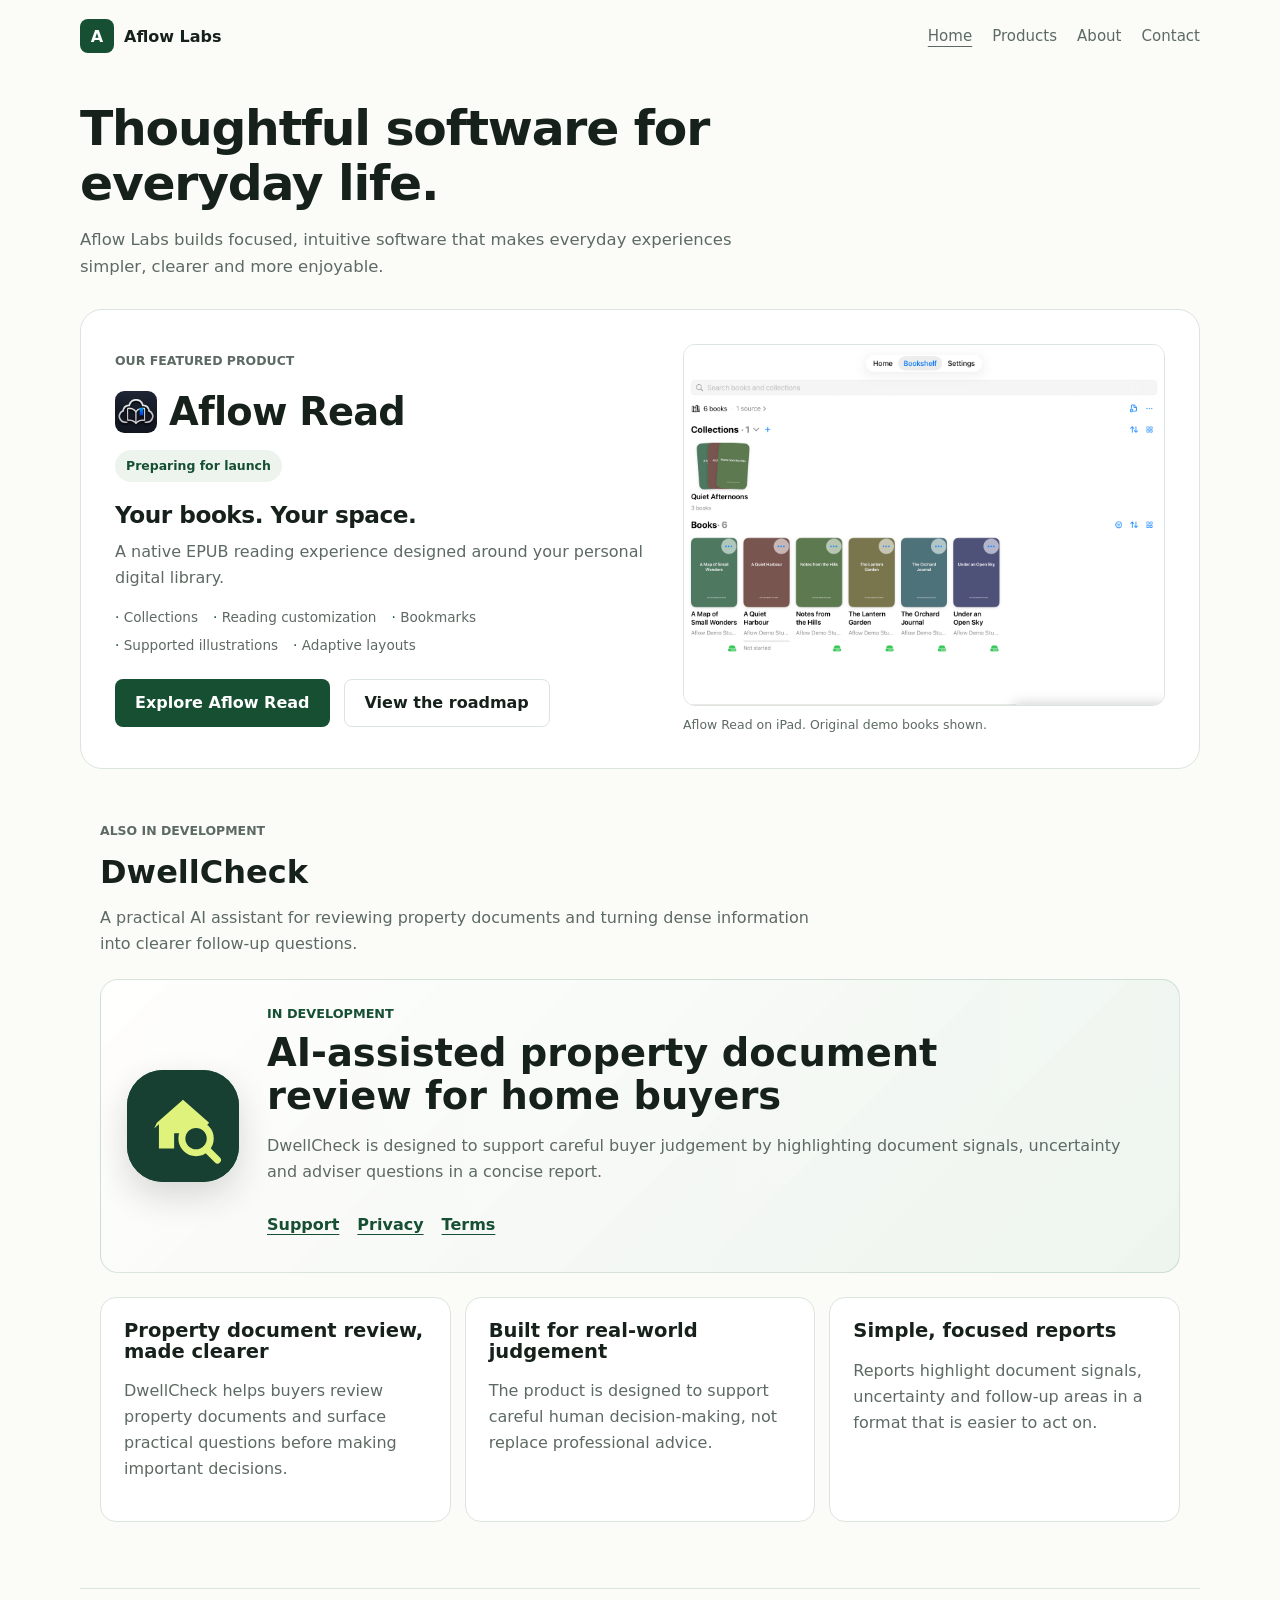
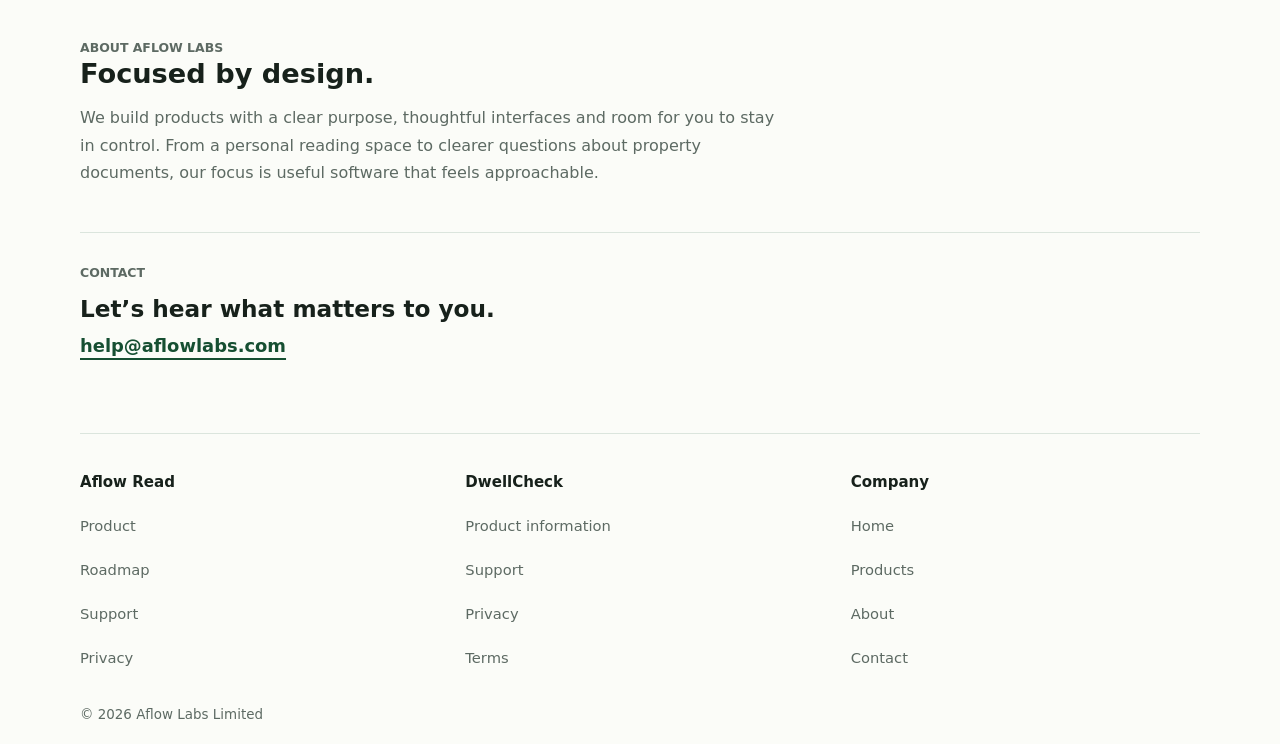
==== commit 168720df: "Use the accepted Aflow Read app icon across the website" ====
--- a/index.html
+++ b/index.html
@@ -1,4 +1,4 @@
-<!doctype html><html lang="en-NZ"><head><meta charset="utf-8"><meta name="viewport" content="width=device-width,initial-scale=1"><meta name="description" content="Aflow Labs builds thoughtful software for everyday life. Meet Aflow Read, our personal EPUB reader preparing for launch, and DwellCheck, in development."><link rel="canonical" href="https://aflowlabs.com/"><title>Aflow Labs — Thoughtful software for everyday life</title><link rel="icon" href="/assets/favicon.png"><link rel="stylesheet" href="/styles.css"><link rel="stylesheet" href="/assets/aflow-read.css"><link rel="stylesheet" href="/assets/site-layout.css"><script src="/assets/navigation.js" defer></script></head><body class="company-page"><a class="skip-link" href="#main">Skip to content</a><!-- shared-shell-header --><header class="site-header shell-header"><a class="brand" href="/" aria-label="Aflow Labs home"><span class="brand-mark" aria-hidden="true">A</span><span>Aflow Labs</span></a><nav class="site-nav desktop-nav" aria-label="Company navigation"><a href="/" aria-label="Home" aria-current="page">Home</a><a href="/#products" aria-label="Products">Products</a><a href="/#about" aria-label="About">About</a><a href="/#contact" aria-label="Contact">Contact</a></nav><details class="shell-mobile-menu"><summary aria-label="Company menu"><svg aria-hidden="true" width="18" height="18" viewBox="0 0 18 18"><path d="M2 4h14M2 9h14M2 14h14" fill="none" stroke="currentColor" stroke-width="1.5" stroke-linecap="round"/></svg>Menu</summary><nav class="mobile-panel" aria-label="Company navigation"><a href="/" aria-label="Home" aria-current="page">Home</a><a href="/#products" aria-label="Products">Products</a><a href="/#about" aria-label="About">About</a><a href="/#contact" aria-label="Contact">Contact</a></nav></details></header><!-- /shared-shell-header --><main id="main" class="company-shell"><section class="company-intro"><h1>Thoughtful software for everyday life.</h1><p>Aflow Labs builds focused, intuitive software that makes everyday experiences simpler, clearer and more enjoyable.</p></section><section class="featured-read" id="products" aria-labelledby="read-title"><div><p class="eyebrow">Our featured product</p><div class="product-heading"><img src="/assets/aflow-read/mark.svg" alt="" width="42" height="42"><h2 id="read-title">Aflow Read</h2></div><span class="launch-status">Preparing for launch</span><h3>Your books. Your space.</h3><p>A native EPUB reading experience designed around your personal digital library.</p><ul class="featured-highlights"><li>Collections</li><li>Reading customization</li><li>Bookmarks</li><li>Supported illustrations</li><li>Adaptive layouts</li></ul><div class="read-actions"><a class="button primary" href="/aflow-read/">Explore Aflow Read</a><a class="button secondary" href="/aflow-read/roadmap/">View the roadmap</a></div></div><figure><img src="/assets/aflow-read/bookshelf-landscape.jpeg" width="2752" height="2064" alt="Aflow Read Bookshelf on iPad with original demo books and a Quiet Afternoons collection"><figcaption>Aflow Read on iPad. Original demo books shown.</figcaption></figure></section><section class="section-band" id="dwellcheck">
+<!doctype html><html lang="en-NZ"><head><meta charset="utf-8"><meta name="viewport" content="width=device-width,initial-scale=1"><meta name="description" content="Aflow Labs builds thoughtful software for everyday life. Meet Aflow Read, our personal EPUB reader preparing for launch, and DwellCheck, in development."><link rel="canonical" href="https://aflowlabs.com/"><title>Aflow Labs — Thoughtful software for everyday life</title><link rel="icon" href="/assets/favicon.png"><link rel="stylesheet" href="/styles.css"><link rel="stylesheet" href="/assets/aflow-read.css"><link rel="stylesheet" href="/assets/site-layout.css"><script src="/assets/navigation.js" defer></script></head><body class="company-page"><a class="skip-link" href="#main">Skip to content</a><!-- shared-shell-header --><header class="site-header shell-header"><a class="brand" href="/" aria-label="Aflow Labs home"><span class="brand-mark" aria-hidden="true">A</span><span>Aflow Labs</span></a><nav class="site-nav desktop-nav" aria-label="Company navigation"><a href="/" aria-label="Home" aria-current="page">Home</a><a href="/#products" aria-label="Products">Products</a><a href="/#about" aria-label="About">About</a><a href="/#contact" aria-label="Contact">Contact</a></nav><details class="shell-mobile-menu"><summary aria-label="Company menu"><svg aria-hidden="true" width="18" height="18" viewBox="0 0 18 18"><path d="M2 4h14M2 9h14M2 14h14" fill="none" stroke="currentColor" stroke-width="1.5" stroke-linecap="round"/></svg>Menu</summary><nav class="mobile-panel" aria-label="Company navigation"><a href="/" aria-label="Home" aria-current="page">Home</a><a href="/#products" aria-label="Products">Products</a><a href="/#about" aria-label="About">About</a><a href="/#contact" aria-label="Contact">Contact</a></nav></details></header><!-- /shared-shell-header --><main id="main" class="company-shell"><section class="company-intro"><h1>Thoughtful software for everyday life.</h1><p>Aflow Labs builds focused, intuitive software that makes everyday experiences simpler, clearer and more enjoyable.</p></section><section class="featured-read" id="products" aria-labelledby="read-title"><div><p class="eyebrow">Our featured product</p><div class="product-heading"><img src="/assets/aflow-read/app-icon.png" alt="" width="42" height="42"><h2 id="read-title">Aflow Read</h2></div><span class="launch-status">Preparing for launch</span><h3>Your books. Your space.</h3><p>A native EPUB reading experience designed around your personal digital library.</p><ul class="featured-highlights"><li>Collections</li><li>Reading customization</li><li>Bookmarks</li><li>Supported illustrations</li><li>Adaptive layouts</li></ul><div class="read-actions"><a class="button primary" href="/aflow-read/">Explore Aflow Read</a><a class="button secondary" href="/aflow-read/roadmap/">View the roadmap</a></div></div><figure><img src="/assets/aflow-read/bookshelf-landscape.jpeg" width="2752" height="2064" alt="Aflow Read Bookshelf on iPad with original demo books and a Quiet Afternoons collection"><figcaption>Aflow Read on iPad. Original demo books shown.</figcaption></figure></section><section class="section-band" id="dwellcheck">
         <div class="section-heading">
           <p class="eyebrow">Also in development</p>
           <h2>DwellCheck</h2>
--- a/assets/site-layout.css
+++ b/assets/site-layout.css
@@ -7,3 +7,6 @@
 
 /* Task-based support uses native disclosures; legal policy text remains prose. */
 .support-document section{scroll-margin-top:24px;margin-block:32px}.support-document h2{margin-top:0}.support-topics{display:flex;flex-wrap:wrap;gap:6px 20px;padding:14px 0 20px;border-bottom:1px solid var(--read-line)}.support-topics a{min-height:44px;display:inline-flex;align-items:center}.support-answer{border-bottom:1px solid var(--read-line);padding:0}.support-answer>summary{cursor:pointer;padding:18px 22px 18px 0;min-height:56px;font-weight:650;line-height:1.55}.support-answer>div{padding:0 0 12px}.support-answer p{margin:0 0 16px}.support-answer li{margin-block:9px}.support-answer ul,.support-answer ol{padding-left:24px}.support-answer[open]>summary{color:var(--read-ink)}
+
+/* Display the unchanged accepted app icon with platform-like rounded corners. */
+.read-brand img,.product-heading img{border-radius:22%;object-fit:contain}
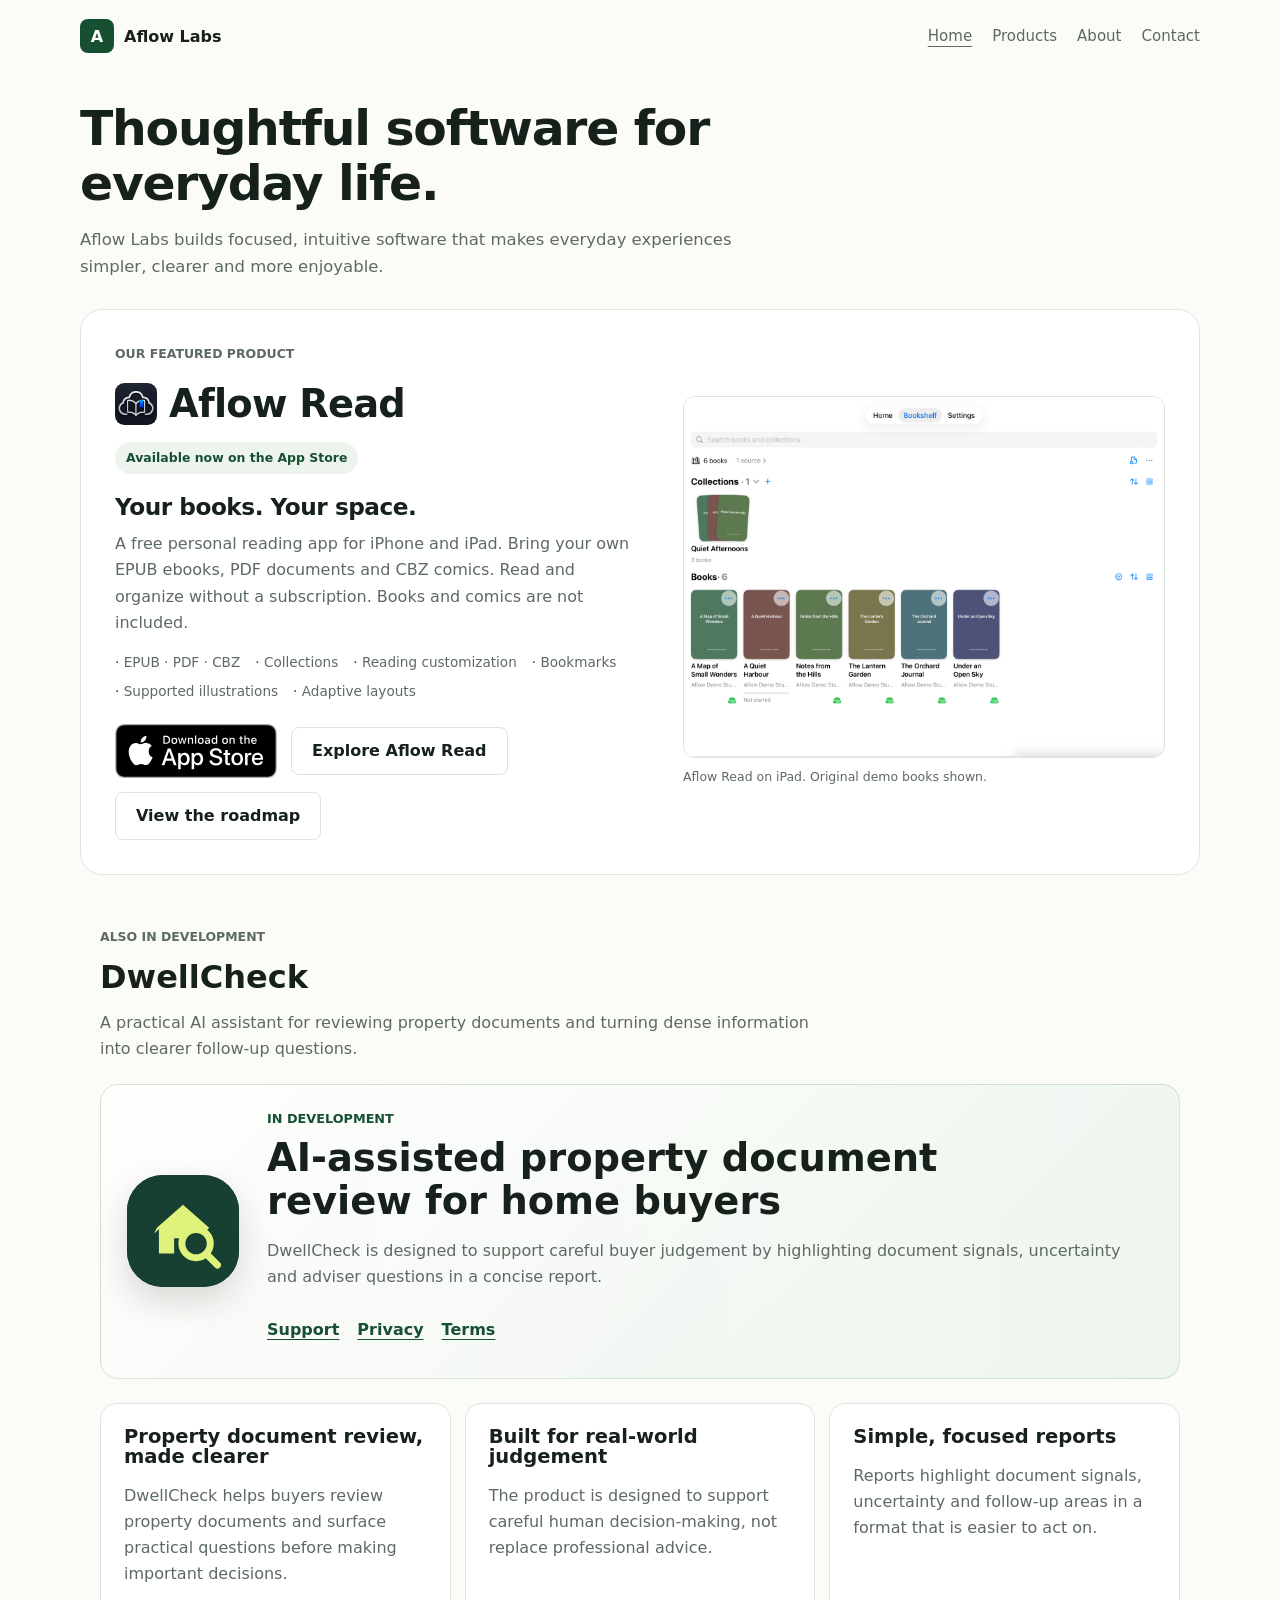
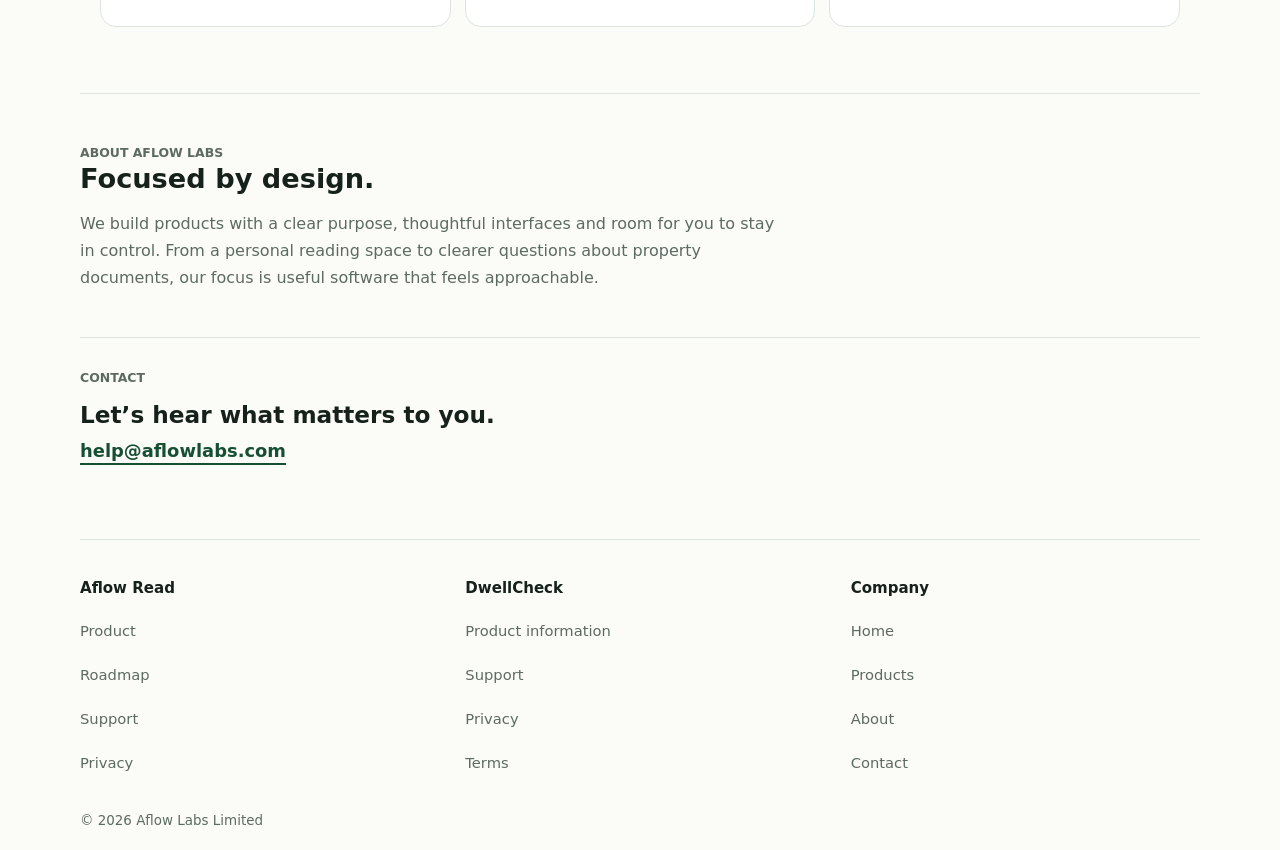
==== commit 90847d8c: "Announce public Aflow Read release and App Store downloads" ====
--- a/index.html
+++ b/index.html
@@ -1,4 +1,4 @@
-<!doctype html><html lang="en-NZ"><head><meta charset="utf-8"><meta name="viewport" content="width=device-width,initial-scale=1"><meta name="description" content="Aflow Labs builds thoughtful software for everyday life. Meet Aflow Read, our personal EPUB reader preparing for launch, and DwellCheck, in development."><link rel="canonical" href="https://aflowlabs.com/"><title>Aflow Labs — Thoughtful software for everyday life</title><link rel="icon" href="/assets/favicon.png"><link rel="stylesheet" href="/styles.css"><link rel="stylesheet" href="/assets/aflow-read.css"><link rel="stylesheet" href="/assets/site-layout.css"><script src="/assets/navigation.js" defer></script></head><body class="company-page"><a class="skip-link" href="#main">Skip to content</a><!-- shared-shell-header --><header class="site-header shell-header"><a class="brand" href="/" aria-label="Aflow Labs home"><span class="brand-mark" aria-hidden="true">A</span><span>Aflow Labs</span></a><nav class="site-nav desktop-nav" aria-label="Company navigation"><a href="/" aria-label="Home" aria-current="page">Home</a><a href="/#products" aria-label="Products">Products</a><a href="/#about" aria-label="About">About</a><a href="/#contact" aria-label="Contact">Contact</a></nav><details class="shell-mobile-menu"><summary aria-label="Company menu"><svg aria-hidden="true" width="18" height="18" viewBox="0 0 18 18"><path d="M2 4h14M2 9h14M2 14h14" fill="none" stroke="currentColor" stroke-width="1.5" stroke-linecap="round"/></svg>Menu</summary><nav class="mobile-panel" aria-label="Company navigation"><a href="/" aria-label="Home" aria-current="page">Home</a><a href="/#products" aria-label="Products">Products</a><a href="/#about" aria-label="About">About</a><a href="/#contact" aria-label="Contact">Contact</a></nav></details></header><!-- /shared-shell-header --><main id="main" class="company-shell"><section class="company-intro"><h1>Thoughtful software for everyday life.</h1><p>Aflow Labs builds focused, intuitive software that makes everyday experiences simpler, clearer and more enjoyable.</p></section><section class="featured-read" id="products" aria-labelledby="read-title"><div><p class="eyebrow">Our featured product</p><div class="product-heading"><img src="/assets/aflow-read/app-icon.png" alt="" width="42" height="42"><h2 id="read-title">Aflow Read</h2></div><span class="launch-status">Preparing for launch</span><h3>Your books. Your space.</h3><p>A native EPUB reading experience designed around your personal digital library.</p><ul class="featured-highlights"><li>Collections</li><li>Reading customization</li><li>Bookmarks</li><li>Supported illustrations</li><li>Adaptive layouts</li></ul><div class="read-actions"><a class="button primary" href="/aflow-read/">Explore Aflow Read</a><a class="button secondary" href="/aflow-read/roadmap/">View the roadmap</a></div></div><figure><img src="/assets/aflow-read/bookshelf-landscape.jpeg" width="2752" height="2064" alt="Aflow Read Bookshelf on iPad with original demo books and a Quiet Afternoons collection"><figcaption>Aflow Read on iPad. Original demo books shown.</figcaption></figure></section><section class="section-band" id="dwellcheck">
+<!doctype html><html lang="en-NZ"><head><meta charset="utf-8"><meta name="viewport" content="width=device-width,initial-scale=1"><meta name="description" content="Meet Aflow Read, the free EPUB, PDF and CBZ reader for iPhone and iPad, available now on the App Store. DwellCheck, our property document assistant, is in development."><link rel="canonical" href="https://aflowlabs.com/"><title>Aflow Labs — Aflow Read Available Now</title><link rel="icon" href="/assets/favicon.png"><link rel="stylesheet" href="/styles.css"><link rel="stylesheet" href="/assets/aflow-read.css"><link rel="stylesheet" href="/assets/site-layout.css"><script src="/assets/navigation.js" defer></script><meta property="og:type" content="website"><meta property="og:title" content="Aflow Labs — Aflow Read Available Now"><meta property="og:description" content="Aflow Read is available now: free EPUB, PDF and CBZ reading for iPhone and iPad. Discover Aflow Labs and DwellCheck, in development."><meta property="og:url" content="https://aflowlabs.com/"><meta property="og:image" content="https://aflowlabs.com/assets/aflow-read/app-icon.png"><meta property="og:image:alt" content="Aflow Read app icon"><meta name="twitter:card" content="summary"><meta name="twitter:title" content="Aflow Labs — Aflow Read Available Now"><meta name="twitter:description" content="Aflow Read is available now: free EPUB, PDF and CBZ reading for iPhone and iPad. Discover Aflow Labs and DwellCheck, in development."><meta name="twitter:image" content="https://aflowlabs.com/assets/aflow-read/app-icon.png"></head><body class="company-page"><a class="skip-link" href="#main">Skip to content</a><!-- shared-shell-header --><header class="site-header shell-header"><a class="brand" href="/" aria-label="Aflow Labs home"><span class="brand-mark" aria-hidden="true">A</span><span>Aflow Labs</span></a><nav class="site-nav desktop-nav" aria-label="Company navigation"><a href="/" aria-label="Home" aria-current="page">Home</a><a href="/#products" aria-label="Products">Products</a><a href="/#about" aria-label="About">About</a><a href="/#contact" aria-label="Contact">Contact</a></nav><details class="shell-mobile-menu"><summary aria-label="Company menu"><svg aria-hidden="true" width="18" height="18" viewBox="0 0 18 18"><path d="M2 4h14M2 9h14M2 14h14" fill="none" stroke="currentColor" stroke-width="1.5" stroke-linecap="round"/></svg>Menu</summary><nav class="mobile-panel" aria-label="Company navigation"><a href="/" aria-label="Home" aria-current="page">Home</a><a href="/#products" aria-label="Products">Products</a><a href="/#about" aria-label="About">About</a><a href="/#contact" aria-label="Contact">Contact</a></nav></details></header><!-- /shared-shell-header --><main id="main" class="company-shell"><section class="company-intro"><h1>Thoughtful software for everyday life.</h1><p>Aflow Labs builds focused, intuitive software that makes everyday experiences simpler, clearer and more enjoyable.</p></section><section class="featured-read" id="products" aria-labelledby="read-title"><div><p class="eyebrow">Our featured product</p><div class="product-heading"><img src="/assets/aflow-read/app-icon.png" alt="" width="42" height="42"><h2 id="read-title">Aflow Read</h2></div><span class="launch-status">Available now on the App Store</span><h3>Your books. Your space.</h3><p>A free personal reading app for iPhone and iPad. Bring your own EPUB ebooks, PDF documents and CBZ comics. Read and organize without a subscription. Books and comics are not included.</p><ul class="featured-highlights"><li>EPUB · PDF · CBZ</li><li>Collections</li><li>Reading customization</li><li>Bookmarks</li><li>Supported illustrations</li><li>Adaptive layouts</li></ul><div class="read-actions"><a class="app-store-link" href="https://apps.apple.com/app/id6806921026"><img src="/assets/aflow-read/download-on-the-app-store.svg" width="162" height="54" alt="Download on the App Store"></a><a class="button secondary" href="/aflow-read/">Explore Aflow Read</a><a class="button secondary" href="/aflow-read/roadmap/">View the roadmap</a></div></div><figure><img src="/assets/aflow-read/bookshelf-landscape.jpeg" width="2752" height="2064" alt="Aflow Read Bookshelf on iPad with original demo books and a Quiet Afternoons collection"><figcaption>Aflow Read on iPad. Original demo books shown.</figcaption></figure></section><section class="section-band" id="dwellcheck">
         <div class="section-heading">
           <p class="eyebrow">Also in development</p>
           <h2>DwellCheck</h2>
--- a/assets/site-layout.css
+++ b/assets/site-layout.css
@@ -10,3 +10,6 @@
 
 /* Display the unchanged accepted app icon with platform-like rounded corners. */
 .read-brand img,.product-heading img{border-radius:22%;object-fit:contain}
+
+/* Official Apple artwork, unchanged, with an accessible download target. */
+.app-store-link{display:inline-flex;align-items:center;justify-content:center;min-height:54px;flex-shrink:0}.app-store-link img{display:block;width:162px;height:54px}.read-actions{align-items:center}
